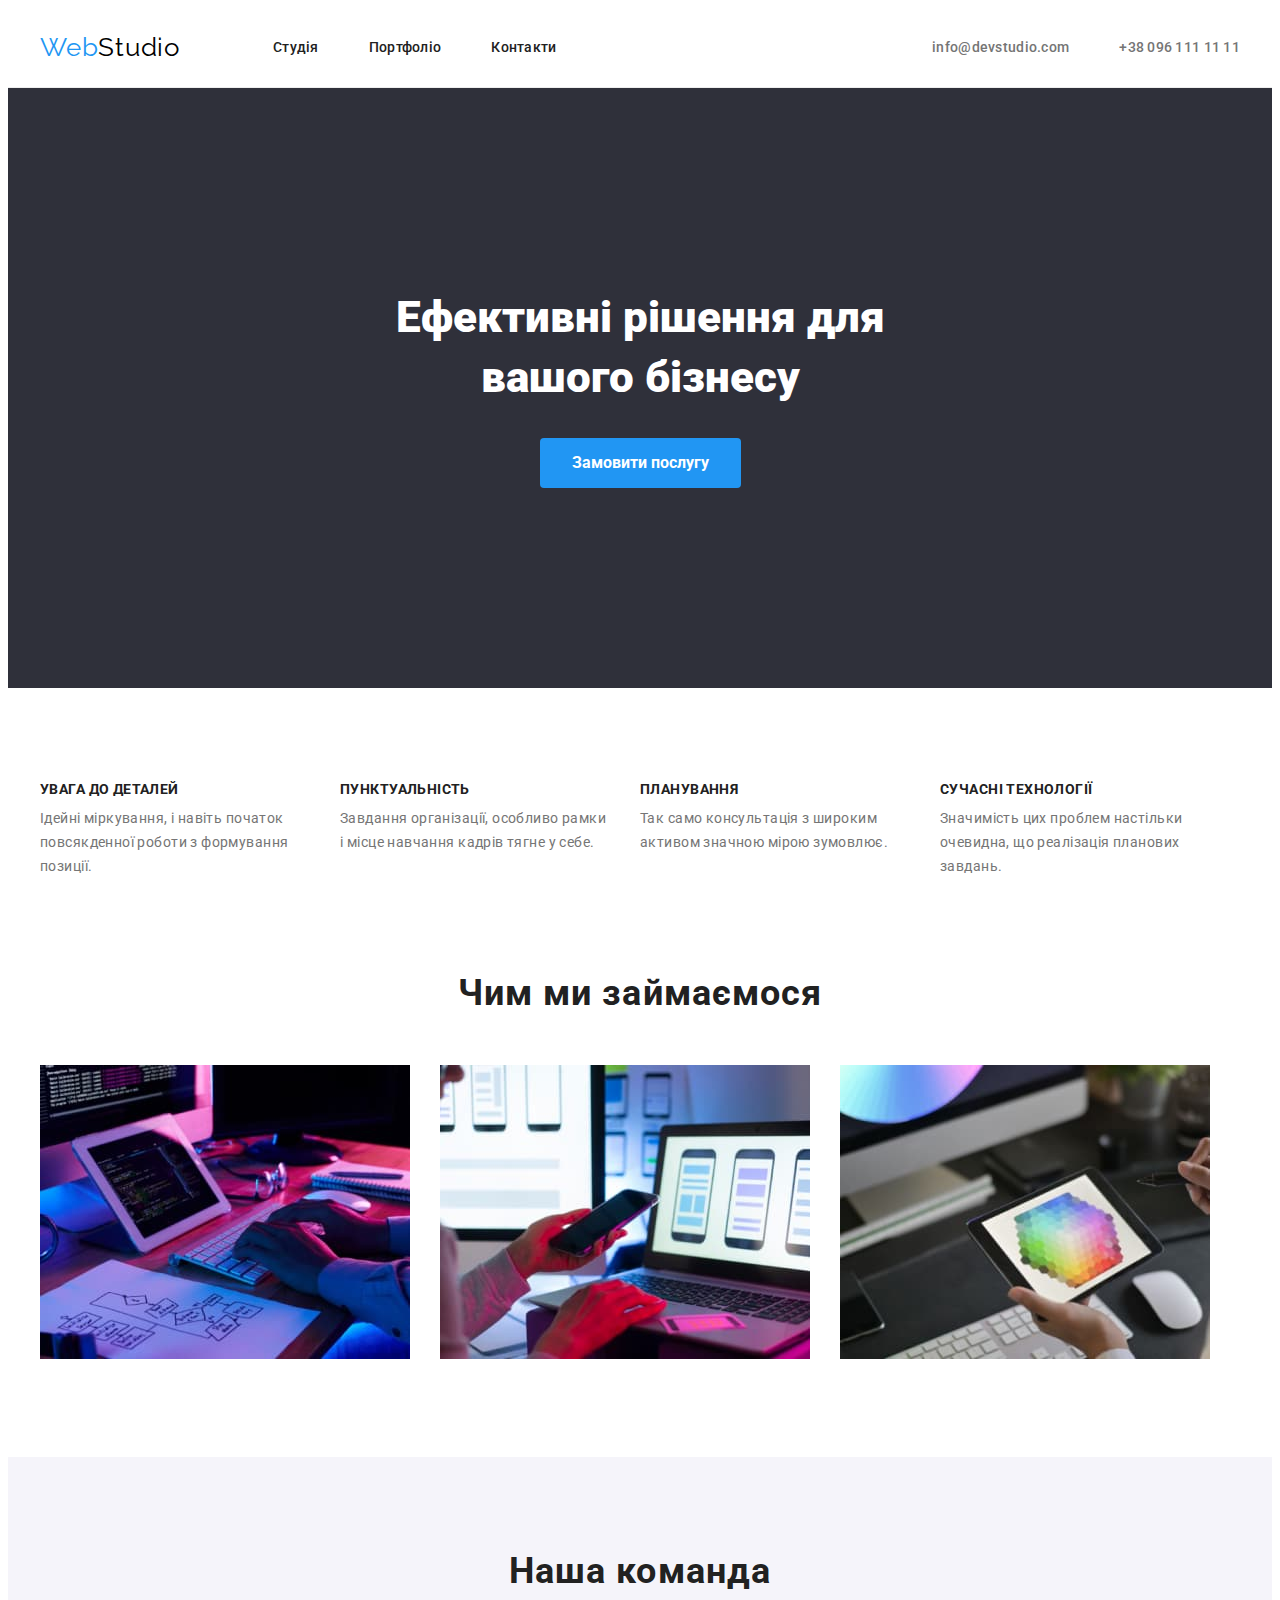
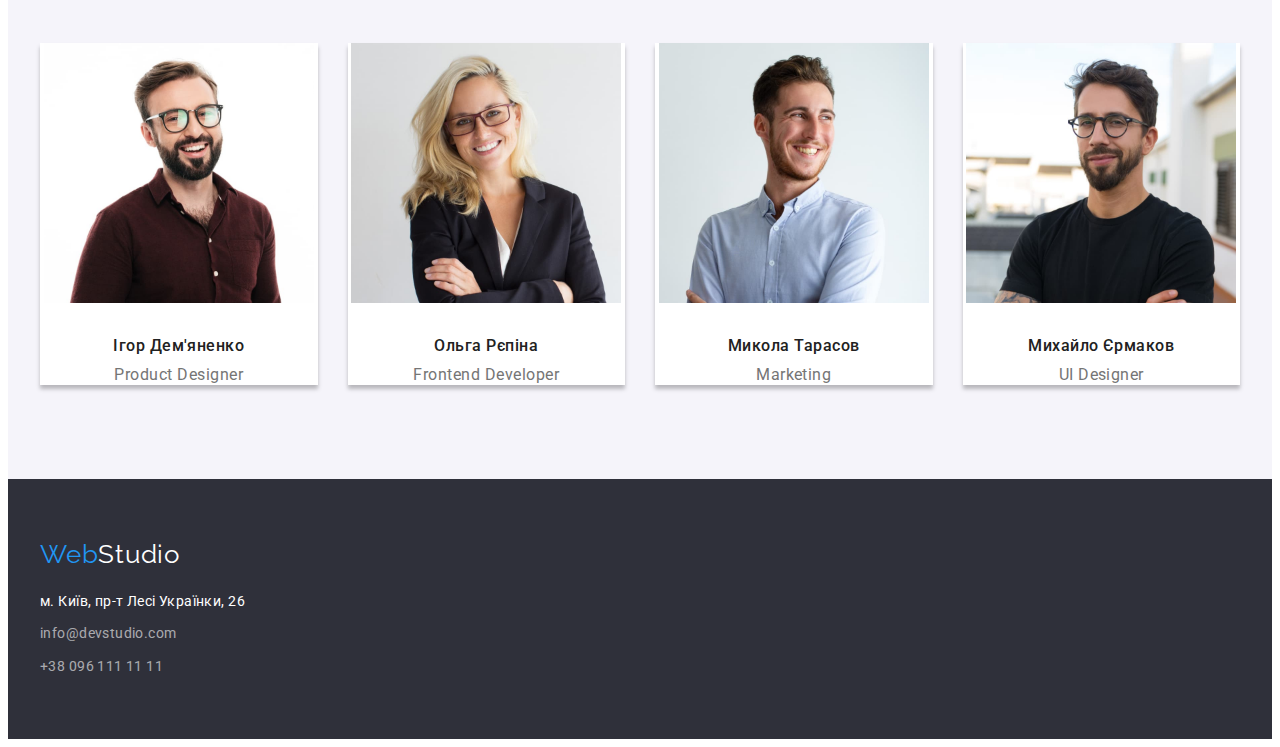
==== index.html @ 67c98dd5 "add repository" ====
<!DOCTYPE html>
<html lang="ua">
  <head>
    <meta charset="UTF-8" />
    <meta http-equiv="X-UA-Compatible" content="IE=edge" />
    <meta name="viewport" content="width=device-width, initial-scale=1.0" />
    <title>Студія</title>
    <link rel="preconnect" href="https://fonts.googleapis.com" />
    <link rel="preconnect" href="https://fonts.gstatic.com" crossorigin />
    <link
      href="https://fonts.googleapis.com/css2?family=Raleway:wght@700&family=Roboto:wght@400;500;700;900&display=swap"
      rel="stylesheet"
    />
    <link
      rel="stylesheet"
      href="https://cdnjs.cloudflare.com/ajax/libs/modern-normalize/1.1.0/modern-normalize.min.css"
      integrity="sha512-wpPYUAdjBVSE4KJnH1VR1HeZfpl1ub8YT/NKx4PuQ5NmX2tKuGu6U/JRp5y+Y8XG2tV+wKQpNHVUX03MfMFn9Q=="
      crossorigin="anonymous"
      referrerpolicy="no-referrer"
    />
    <link rel="stylesheet" href="./css/styles.css" />
  </head>
  <body class="body">
    <header class="header">
      <div class="container">
        <a href="" class="header-logo"
          ><span class="front-logo">Web</span>Studio</a
        >
        <nav class="header-nav">
          <ul class="header-list list">
            <li class="header-list-item">
              <a class="header-list-link link active-link" href="./index.html"
                >Студія</a
              >
            </li>
            <li class="header-list-item">
              <a
                class="header-list-link link active-link"
                href="./portfolio.html"
                >Портфоліо</a
              >
            </li>
            <li class="header-list-item">
              <a class="header-list-link link active-link" href="#">Контакти</a>
            </li>
          </ul>
        </nav>
        <div class="header-contacts">
          <ul class="header-list list">
            <li class="header-list-item">
              <a
                class="header-link link active-link"
                href="mailto:info@devstudio.com"
                >info@devstudio.com</a
              >
            </li>
            <li class="header-list-item">
              <a class="header-link link active-link" href="tel:+380961111111"
                >+38 096 111 11 11</a
              >
            </li>
          </ul>
        </div>
      </div>
    </header>
    <main>
      <!--Особливості-->
      <section class="hero">
        <div class="container">
          <h1 class="hero-title">Ефективні рішення для вашого бізнесу</h1>
          <button class="hero-button button" type="button">
            Замовити послугу
          </button>
        </div>
      </section>

      <!--Наші переваги-->
      <section class="benefits section">
        <div class="container">
          <!--<h2>Наші переваги</h2>-->
          <ul class="benefits-list list">
            <li>
              <h3 class="benefits-title">УВАГА ДО ДЕТАЛЕЙ</h3>
              <p class="benefits-text">
                Ідейні міркування, і навіть початок повсякденної роботи з
                формування позиції.
              </p>
            </li>
            <li>
              <h3 class="benefits-title">ПУНКТУАЛЬНІСТЬ</h3>
              <p class="benefits-text">
                Завдання організації, особливо рамки і місце навчання кадрів
                тягне у себе.
              </p>
            </li>
            <li>
              <h3 class="benefits-title">ПЛАНУВАННЯ</h3>
              <p class="benefits-text">
                Так само консультація з широким активом значною мірою зумовлює.
              </p>
            </li>
            <li>
              <h3 class="benefits-title">СУЧАСНІ ТЕХНОЛОГІЇ</h3>
              <p class="benefits-text">
                Значимість цих проблем настільки очевидна, що реалізація
                планових завдань.
              </p>
            </li>
          </ul>
        </div>
      </section>
      <!--Чим займаємось-->
      <section class="profile section">
        <div class="container">
          <h2 class="profile-title">Чим ми займаємося</h2>
          <ul class="profile-list list">
            <li>
              <img src="./images/box1.jpg" alt="робота з кодом" width="370" />
            </li>
            <li>
              <img src="./images/box2.jpg" alt="оптимізація" width="370" />
            </li>
            <li><img src="./images/box3.jpg" alt="дизайн" width="370" /></li>
          </ul>
        </div>
      </section>
      <!--Команда-->
      <section class="team section">
        <div class="container">
          <h2 class="team-title">Наша команда</h2>
          <ul class="team-list list">
            <li class="team-item">
              <img
                src="./images/team1.jpg"
                alt="фото співробітника"
                width="270"
              />
              <h3 class="team-name">Ігор Дем'яненко</h3>
              <p class="team-profession">Product Designer</p>
            </li>
            <li class="team-item">
              <img
                src="./images/team2.jpg"
                alt="фото співробітника"
                width="270"
              />
              <h3 class="team-name">Ольга Рєпіна</h3>
              <p class="team-profession">Frontend Developer</p>
            </li>
            <li class="team-item">
              <img
                src="./images/team3.jpg"
                alt="фото співробітника"
                width="270"
              />
              <h3 class="team-name">Микола Тарасов</h3>
              <p class="team-profession">Marketing</p>
            </li>
            <li class="team-item">
              <img
                src="./images/team4.jpg"
                alt="фото співробітника"
                width="270"
              />
              <h3 class="team-name">Михайло Єрмаков</h3>
              <p class="team-profession">UI Designer</p>
            </li>
          </ul>
        </div>
      </section>
    </main>
    <footer class="footer">
      <div class="container">
        <a href="" class="footer-logo"
          ><span class="front-logo">Web</span>Studio</a
        >
        <address class="address">
          <ul class="footer-list list">
            <li class="address-item">
              <a
                class="address-map-link link active-link"
                href="https://goo.gl/maps/F1iqAHA5WDpbXQDT6"
                target="_blank"
                rel="noopener noreferrer nofollow"
                >м. Київ, пр-т Лесі Українки, 26</a
              >
            </li>
            <li class="address-item">
              <a
                class="address-mail-link link active-link"
                href="mailto:info@devstudio.com"
                >info@devstudio.com</a
              >
            </li>
            <li class="address-item">
              <a
                class="address-tel-link link active-link"
                href="tel:+380961111111"
                >+38 096 111 11 11</a
              >
            </li>
          </ul>
        </address>
      </div>
    </footer>
  </body>
</html>
---- css/styles.css ----
:root {
  --main-color: #212121;
  --link-color: #757575;
  --active-color: #2196f3;
  --background-footer-color: #2f303a;
  --white-color: #ffffff;
  --header-logo-color: #000000;
  --background-hero-color: #2f303a;
  --filters-button-background-color: #f5f4fa;
  --border-color: #eeeeee;
  --team-background-color: #f5f4fa;
}
h1,
h2,
h3,
p {
  margin: 0;
}
.main {
  background: var(--white-color);
}
.body {
  font-family: "Roboto", sans-serif;
}
.container {
  max-width: 1200px;
  margin: 0 auto;
  padding: 0 15px;
}
.section {
  padding: 94px 0;
}
.link {
  text-decoration: none;
}
.list {
  list-style: none;
  margin: 0;
  padding-left: 0;
}

.header .container {
  display: flex;
  align-items: center;
}
.header {
  border-bottom: 1px solid var(--border-color);
}
.header-logo {
  margin-right: 93px;
  font-family: "Raleway";
  font-size: 26px;
  line-height: 31px;
  letter-spacing: 0.03em;
  color: var(--header-logo-color);
  text-decoration: none;
}
.front-logo {
  color: var(--active-color);
}
.header-list {
  display: flex;
}
.header-list-item:not(:first-child) {
  margin-left: 50px;
}
.header-contacts {
  margin-left: auto;
}
.header-list-item {
  font-weight: 500;
  font-size: 14px;
  line-height: 1.14;
  letter-spacing: 0.02em;
}
.header-list-link {
  color: var(--main-color);
  padding: 32px 0 31px;
  display: block;
}

.header-link {
  display: block;
  padding: 32px 0 31px;
  color: var(--link-color);
}
.active-link:hover,
.active-link:focus {
  color: var(--active-color);
}

.hero {
  padding-top: 200px;
  padding-bottom: 200px;
  background: var(--background-hero-color);
  text-align: center;
}

.hero-title {
  margin: 0 auto 30px;
  width: 645px;
  font-weight: 900;
  font-size: 44px;
  line-height: 1.36;
  color: var(--white-color);
}
.button {
  font-family: "Roboto";
  cursor: pointer;
  border-radius: 4px;
}
.hero-button {
  padding: 10px 32px;
  font-weight: 700;
  font-size: 16px;
  line-height: 1.87;
  color: var(--white-color);
  background-color: var(--active-color);
  border: none;
}

/* Наші переваги */

.benefits {
  padding-top: 94px;
}
.benefits-title {
  margin-bottom: 10px;
  font-size: 14px;
  line-height: 1.14;
  letter-spacing: 0.03em;
  text-transform: uppercase;
  color: var(--main-color);
}
.benefits-list {
  display: flex;
}
.benefits-list li:not(:first-child) {
  margin-left: 30px;
}
.benefits-list li {
  width: 270px;
}
.benefits-text {
  font-size: 14px;
  line-height: 1.71;
  letter-spacing: 0.03em;
  color: var(--link-color);
}

/* Чим займаємось */
.profile {
  padding-top: 0;
}
.profile-title {
  margin-bottom: 50px;
  text-align: center;
  font-size: 36px;
  line-height: 1.16;
  letter-spacing: 0.03em;
  color: var(--main-color);
}
.profile-list {
  display: flex;
}
.profile-list li:not(:first-child) {
  margin-left: 30px;
}

/* Команда */

.team {
  background: var(--team-background-color);
}

.team-item {
  background-color: var(--white-color);
  box-shadow: 0px 4px 4px rgba(0, 0, 0, 0.25);
}
.team-title {
  text-align: center;
  margin-bottom: 50px;
  font-size: 36px;
  line-height: 1.16;
  letter-spacing: 0.03em;
  color: var(--main-color);
}
.team-list {
  display: flex;
  margin-right: -30px;
}
.team-list li {
  flex-basis: calc((100% - 30px) / 4);
  margin-right: 30px;
  text-align: center;
}
.team-name {
  margin-top: 30px;
  margin-bottom: 10px;
  font-weight: 500;
  font-size: 16px;
  line-height: 1.18;
  letter-spacing: 0.03em;
  color: var(--main-color);
}
.team-profession {
  font-size: 16px;
  line-height: 1.18;
  letter-spacing: 0.03em;
  color: var(--link-color);
}

/* Футер */
.footer {
  padding: 60px 0;
  background: var(--background-footer-color);
}
.footer-logo {
  margin-bottom: 20px;
  display: inline-block;
  font-family: "Raleway";
  font-size: 26px;
  line-height: 31px;
  letter-spacing: 0.03em;
  color: var(--white-color);
  text-decoration: none;
}
.address-item {
  font-style: normal;
  font-size: 14px;
  line-height: 1.71;
  letter-spacing: 0.03em;
  color: rgba(255, 255, 255, 0.6);
}
.address-map-link {
  display: inline-block;
  margin-bottom: 9px;
  color: var(--white-color);
}
.address-mail-link {
  display: inline-block;
  margin-bottom: 9px;
  color: inherit;
}
.address-tel-link {
  display: inline-block;
  color: inherit;
}
/* Сторінка Портфоліо */

.visually-hidden {
  display: none;
}

.filters-list {
  display: flex;
  justify-content: center;
  margin-bottom: 50px;
}

.filters-list-item:not(:first-child) {
  margin-left: 8px;
}
.filters-button {
  padding: 6px 22px;
  font-weight: 500;
  font-size: 16px;
  line-height: 1.62;
  text-align: center;
  letter-spacing: 0.03em;
  color: var(--main-color);
  background-color: var(--filters-button-background-color);
  border-width: 0px;
}
.filters-button:hover,
.filters-button:focus {
  color: var(--white-color);
  background-color: var(--active-color);
}
.projects-list {
  display: flex;
  flex-wrap: wrap;
  margin-right: -30px;
}
.projects-img {
  display: block;
}
.projects {
  padding: 20px 24px;
  border: 1px solid var(--border-color);
}
.projects-list li {
  flex-basis: calc((100% - 30px) / 4);
  margin-right: 30px;
  margin-top: 30px;
}
.projects-list li:nth-child(-n + 3) {
  margin-top: 0px;
}
.projects-list-title {
  margin-bottom: 4px;
  font-size: 18px;
  line-height: 2;
  letter-spacing: 0.06em;
  color: var(--main-color);
}
.projects-list-text {
  font-size: 16px;
  line-height: 1.87;
  letter-spacing: 0.03em;
  color: var(--link-color);
}
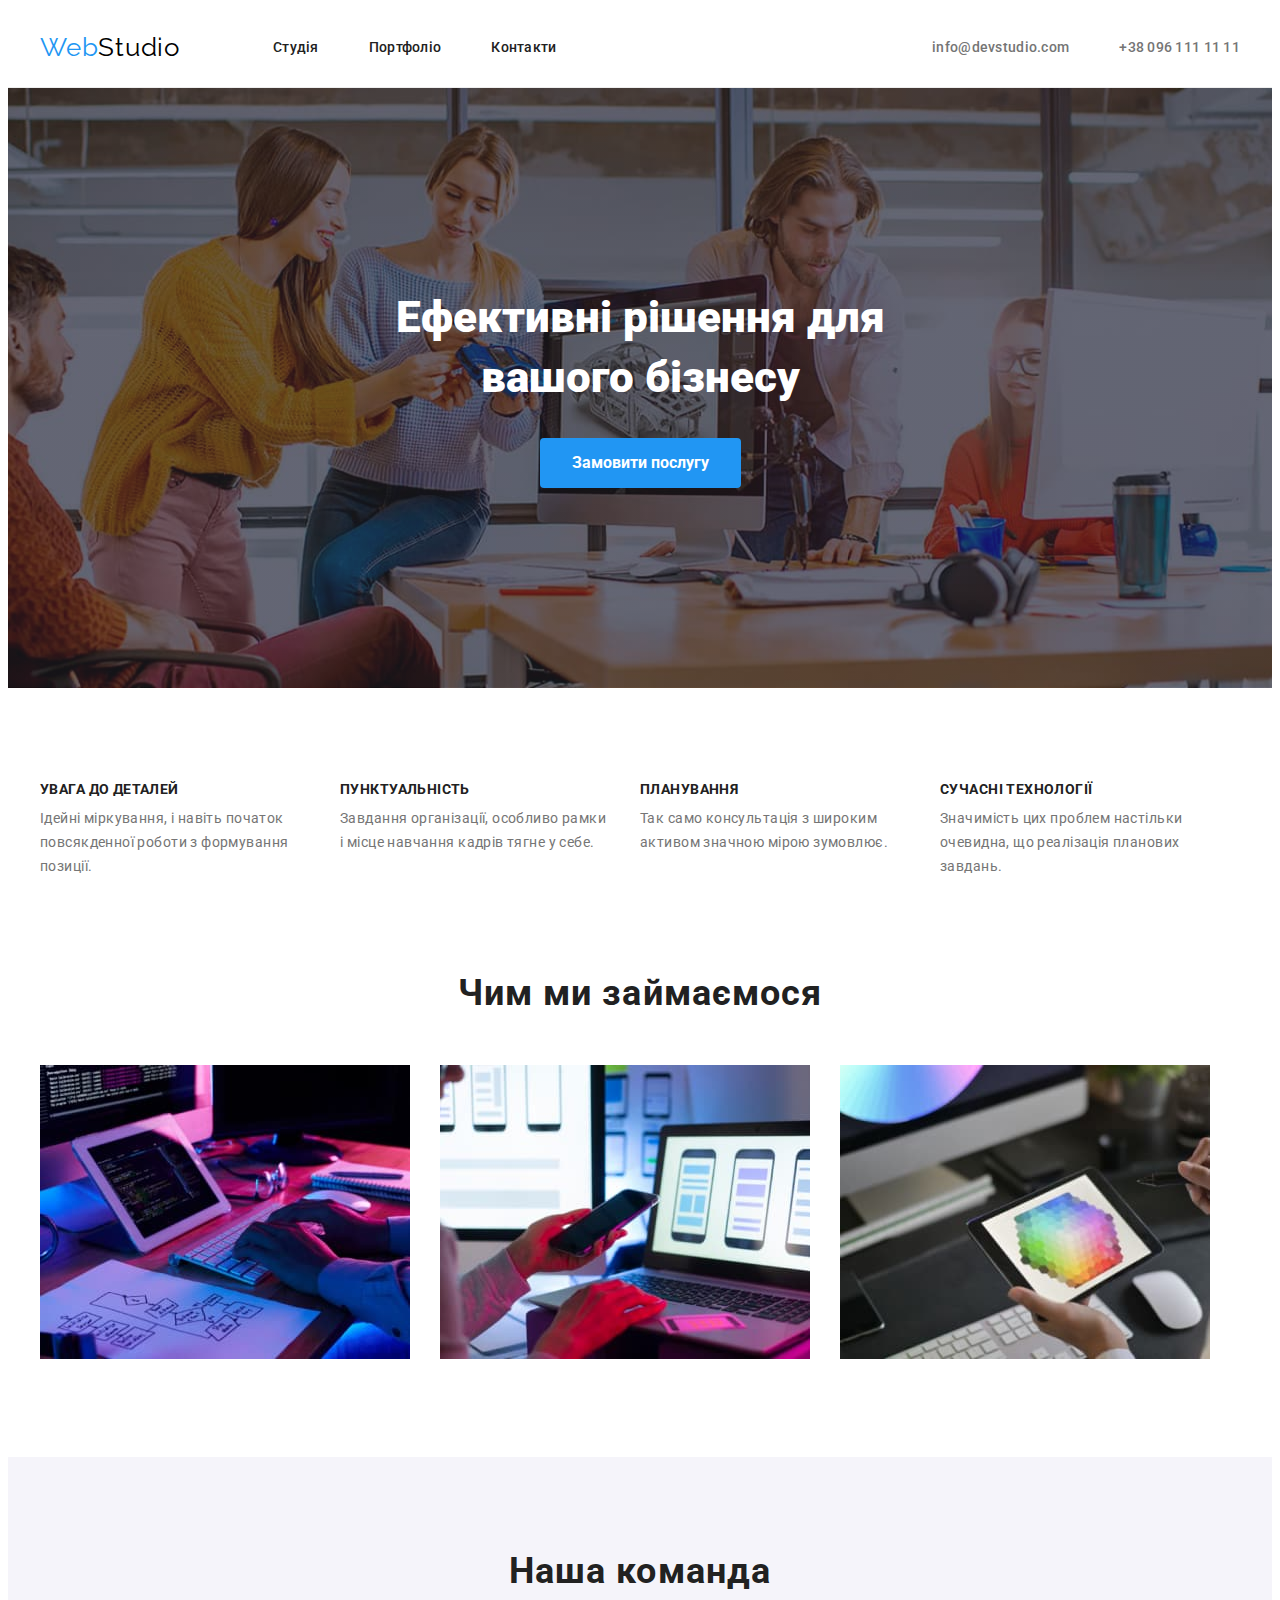
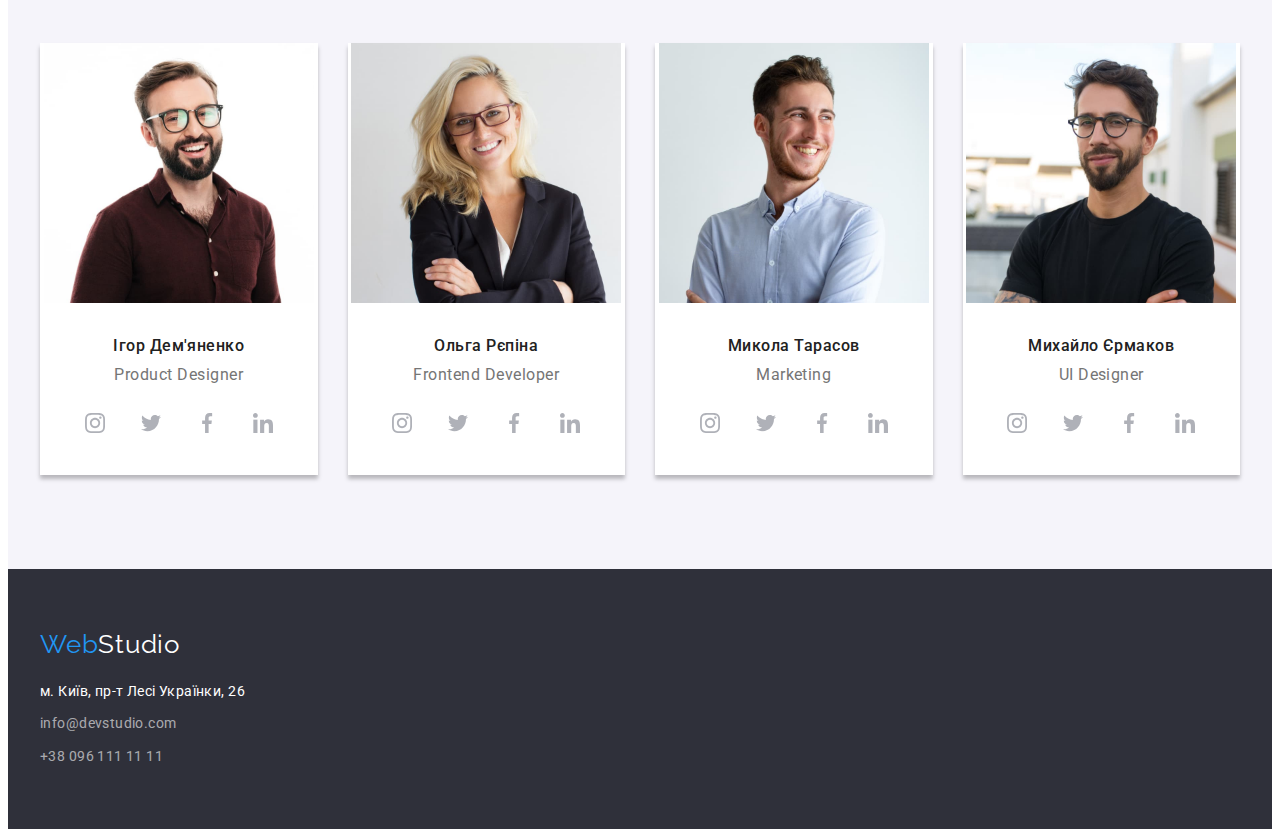
==== commit 50bc5b6a: "add" ====
--- a/index.html
+++ b/index.html
@@ -135,8 +135,37 @@
                 alt="фото співробітника"
                 width="270"
               />
-              <h3 class="team-name">Ігор Дем'яненко</h3>
-              <p class="team-profession">Product Designer</p>
+              <div class="team-text">
+                <h3 class="team-name">Ігор Дем'яненко</h3>
+                <p class="team-profession">Product Designer</p>
+                <ul class="cocial-icons list">
+                  <li class="cocial-item">
+                    <a href="" class="cocial-link link">
+                      <svg class="cocial-icon" width="20" height="20"  >
+                        <use href="./images/icons.svg#icon-instagram"></use>
+                      </svg>
+                    </a>
+                  </li>
+                  <li class="cocial-item">
+                    <a href="" class="cocial-link link"><svg class="cocial-icon" width="20" height="20"  >
+                      <use href="./images/icons.svg#icon-twitter"></use>
+                    </svg>
+                  </a>
+                  </li>
+                  <li class="cocial-item">
+                    <a href="" class="cocial-link link"><svg class="cocial-icon" width="20" height="20"  >
+                      <use href="./images/icons.svg#icon-facebook"></use>
+                    </svg>
+                  </a>
+                  </li>
+                  <li class="cocial-item">
+                    <a href="" class="cocial-link link"><svg class="cocial-icon" width="20" height="20"  >
+                      <use href="./images/icons.svg#icon-linkedin"></use>
+                    </svg>
+                    </a>
+                  </li>
+                </ul>
+              </div>
             </li>
             <li class="team-item">
               <img
@@ -144,8 +173,37 @@
                 alt="фото співробітника"
                 width="270"
               />
-              <h3 class="team-name">Ольга Рєпіна</h3>
-              <p class="team-profession">Frontend Developer</p>
+              <div class="team-text">
+                <h3 class="team-name">Ольга Рєпіна</h3>
+                <p class="team-profession">Frontend Developer</p>
+                <ul class="cocial-icons list">
+                  <li class="cocial-item">
+                    <a href="" class="cocial-link link">
+                      <svg class="cocial-icon" width="20" height="20"  >
+                        <use href="./images/icons.svg#icon-instagram"></use>
+                      </svg>
+                    </a>
+                  </li>
+                  <li class="cocial-item">
+                    <a href="" class="cocial-link link"><svg class="cocial-icon" width="20" height="20"  >
+                      <use href="./images/icons.svg#icon-twitter"></use>
+                    </svg>
+                  </a>
+                  </li>
+                  <li class="cocial-item">
+                    <a href="" class="cocial-link link"><svg class="cocial-icon" width="20" height="20"  >
+                      <use href="./images/icons.svg#icon-facebook"></use>
+                    </svg>
+                  </a>
+                  </li>
+                  <li class="cocial-item">
+                    <a href="" class="cocial-link link"><svg class="cocial-icon" width="20" height="20"  >
+                      <use href="./images/icons.svg#icon-linkedin"></use>
+                    </svg>
+                    </a>
+                  </li>
+                </ul>
+              </div>
             </li>
             <li class="team-item">
               <img
@@ -153,8 +211,37 @@
                 alt="фото співробітника"
                 width="270"
               />
-              <h3 class="team-name">Микола Тарасов</h3>
-              <p class="team-profession">Marketing</p>
+              <div class="team-text">
+                <h3 class="team-name">Микола Тарасов</h3>
+                <p class="team-profession">Marketing</p>
+                <ul class="cocial-icons list">
+                  <li class="cocial-item">
+                    <a href="" class="cocial-link link">
+                      <svg class="cocial-icon" width="20" height="20"  >
+                        <use href="./images/icons.svg#icon-instagram"></use>
+                      </svg>
+                    </a>
+                  </li>
+                  <li class="cocial-item">
+                    <a href="" class="cocial-link link"><svg class="cocial-icon" width="20" height="20"  >
+                      <use href="./images/icons.svg#icon-twitter"></use>
+                    </svg>
+                  </a>
+                  </li>
+                  <li class="cocial-item">
+                    <a href="" class="cocial-link link"><svg class="cocial-icon" width="20" height="20"  >
+                      <use href="./images/icons.svg#icon-facebook"></use>
+                    </svg>
+                  </a>
+                  </li>
+                  <li class="cocial-item">
+                    <a href="" class="cocial-link link"><svg class="cocial-icon" width="20" height="20"  >
+                      <use href="./images/icons.svg#icon-linkedin"></use>
+                    </svg>
+                    </a>
+                  </li>
+                </ul>
+              </div>
             </li>
             <li class="team-item">
               <img
@@ -162,8 +249,37 @@
                 alt="фото співробітника"
                 width="270"
               />
-              <h3 class="team-name">Михайло Єрмаков</h3>
-              <p class="team-profession">UI Designer</p>
+              <div class="team-text">
+                <h3 class="team-name">Михайло Єрмаков</h3>
+                <p class="team-profession">UI Designer</p>
+                <ul class="cocial-icons list">
+                  <li class="cocial-item">
+                    <a href="" class="cocial-link link">
+                      <svg class="cocial-icon" width="20" height="20"  >
+                        <use href="./images/icons.svg#icon-instagram"></use>
+                      </svg>
+                    </a>
+                  </li>
+                  <li class="cocial-item">
+                    <a href="" class="cocial-link link"><svg class="cocial-icon" width="20" height="20"  >
+                      <use href="./images/icons.svg#icon-twitter"></use>
+                    </svg>
+                  </a>
+                  </li>
+                  <li class="cocial-item">
+                    <a href="" class="cocial-link link"><svg class="cocial-icon" width="20" height="20"  >
+                      <use href="./images/icons.svg#icon-facebook"></use>
+                    </svg>
+                  </a>
+                  </li>
+                  <li class="cocial-item">
+                    <a href="" class="cocial-link link"><svg class="cocial-icon" width="20" height="20"  >
+                      <use href="./images/icons.svg#icon-linkedin"></use>
+                    </svg>
+                    </a>
+                  </li>
+                </ul>
+              </div>
             </li>
           </ul>
         </div>
--- a/css/styles.css
+++ b/css/styles.css
@@ -94,6 +94,13 @@
   padding-bottom: 200px;
   background: var(--background-hero-color);
   text-align: center;
+  background-image: linear-gradient(
+      rgba(47, 48, 58, 0.4),
+      rgba(47, 48, 58, 0.4)
+    ),
+    url(../images/bg-hero.jpg);
+  background-repeat: no-repeat;
+  background-position: center;
 }
 
 .hero-title {
@@ -195,7 +202,6 @@
   text-align: center;
 }
 .team-name {
-  margin-top: 30px;
   margin-bottom: 10px;
   font-weight: 500;
   font-size: 16px;
@@ -209,7 +215,36 @@
   letter-spacing: 0.03em;
   color: var(--link-color);
 }
-
+.team-text {
+  padding: 30px 32px;
+}
+.team-item .cocial-icons {
+  display: flex;
+  margin-top: 16px;
+}
+.team-item .cocial-item {
+  width: 44px;
+  height: 44px;
+  margin-right: 10px;
+  border-radius: 50%;
+}
+.team-item .cocial-item:last-child {
+  margin-right: 0;
+}
+.cocial-link {
+  width: 100%;
+  height: 100%;
+  display: flex;
+  align-items: center;
+  justify-content: center;
+  fill: #afb1b8;
+}
+.cocial-item:hover {
+  background-color: var(--active-color);
+}
+.cocial-link:hover {
+  fill: var(--white-color);
+}
 /* Футер */
 .footer {
   padding: 60px 0;
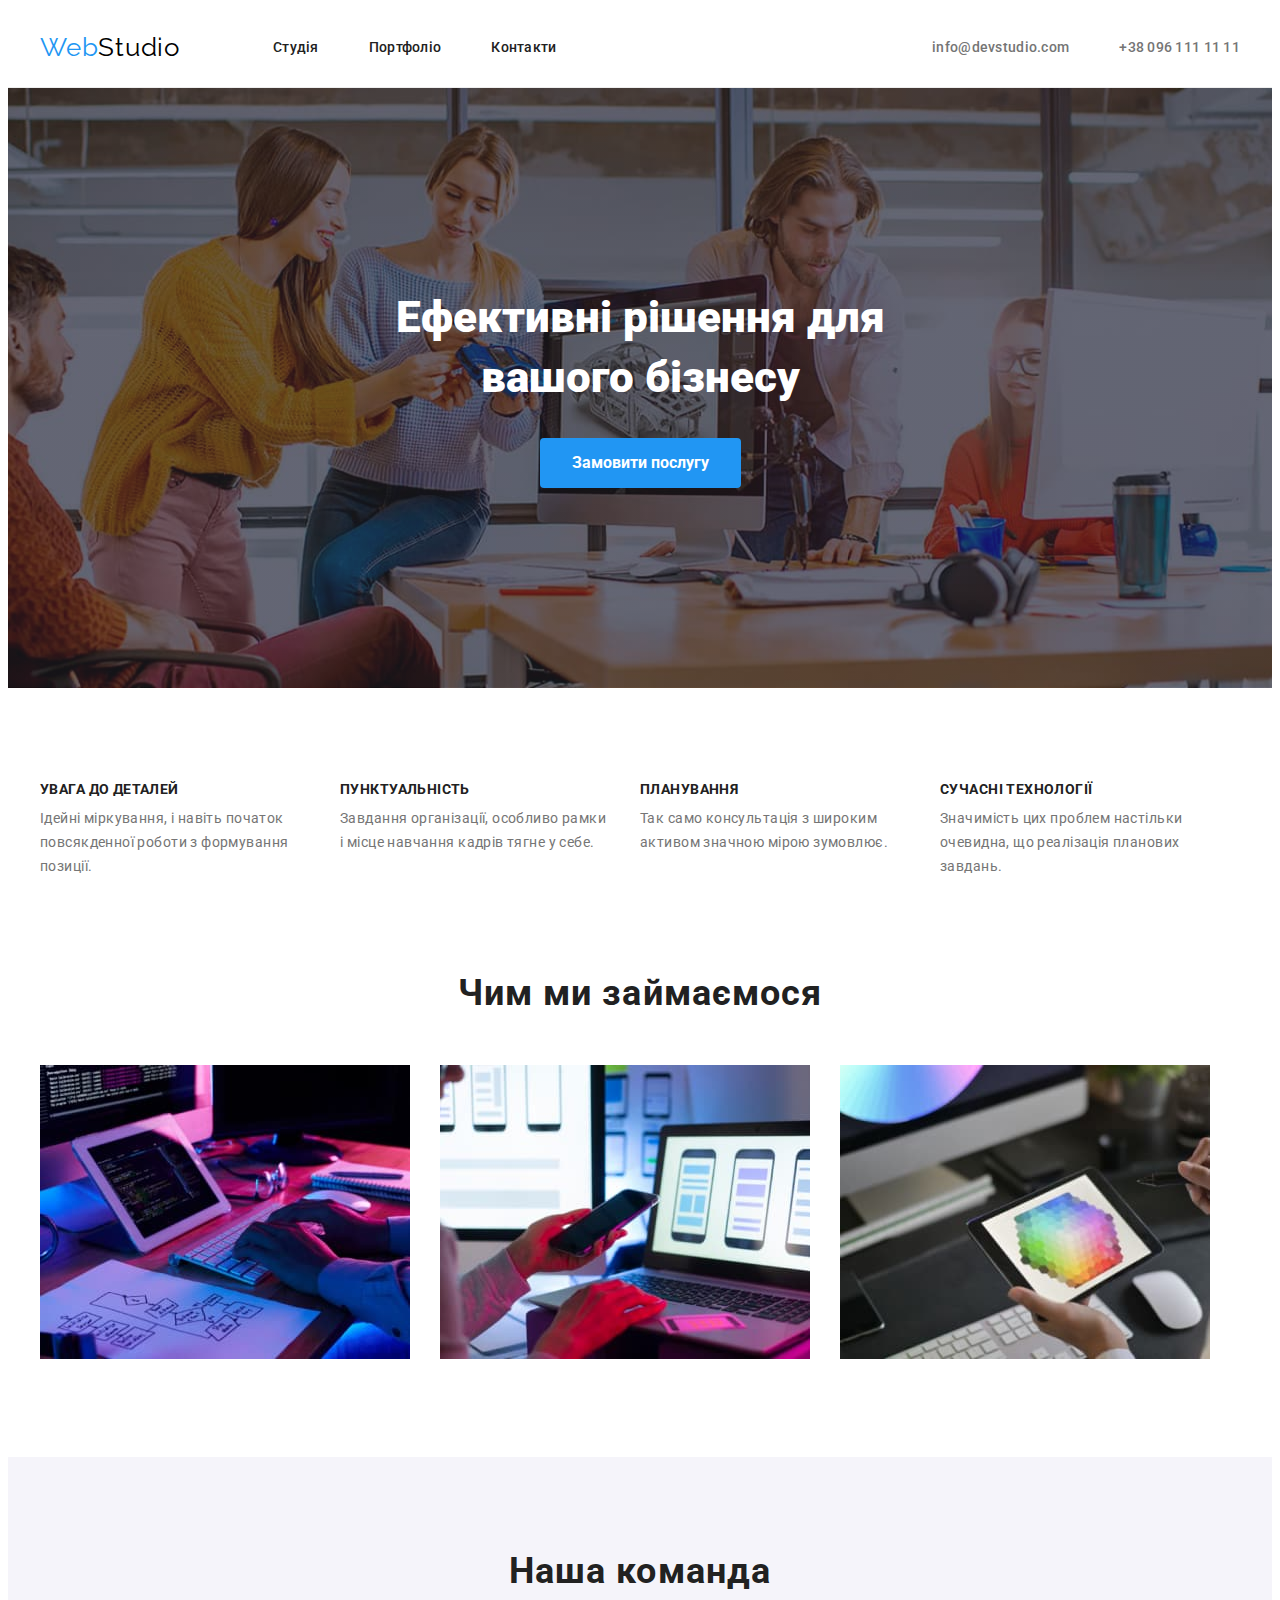
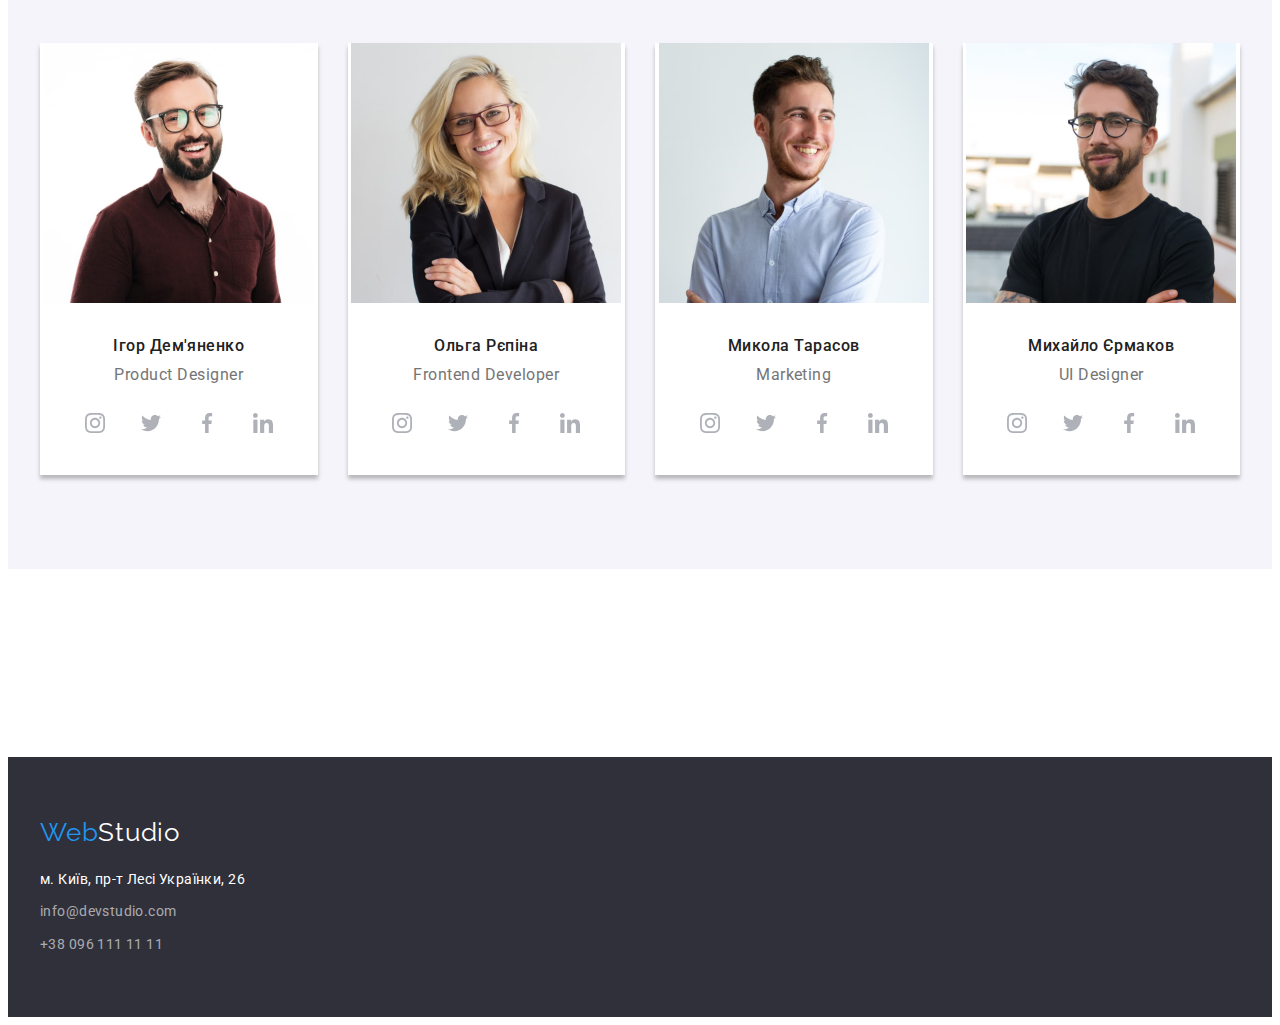
==== commit de60ccf0: "Update index.html" ====
--- a/index.html
+++ b/index.html
@@ -284,6 +284,10 @@
           </ul>
         </div>
       </section>
+      <!-- Постійні клієнти -->
+      <section class="customers section">
+        
+      </section>
     </main>
     <footer class="footer">
       <div class="container">
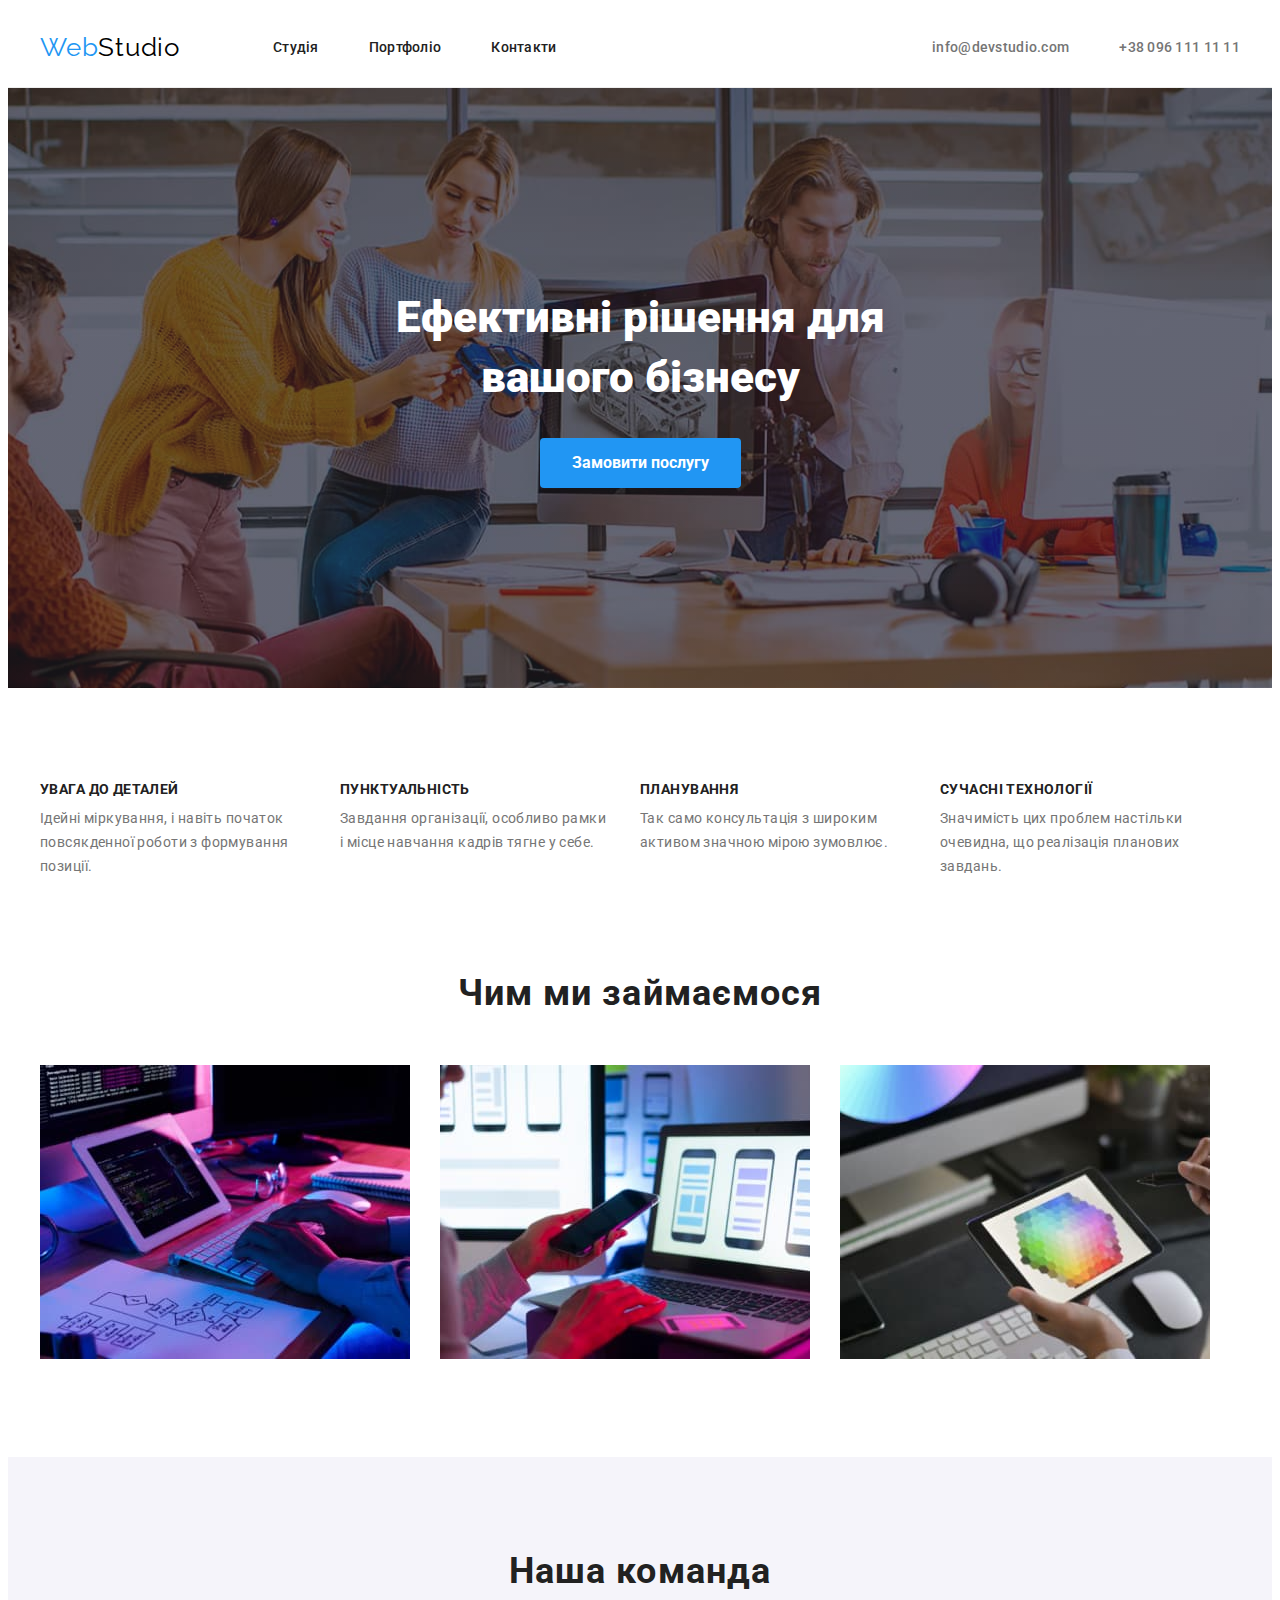
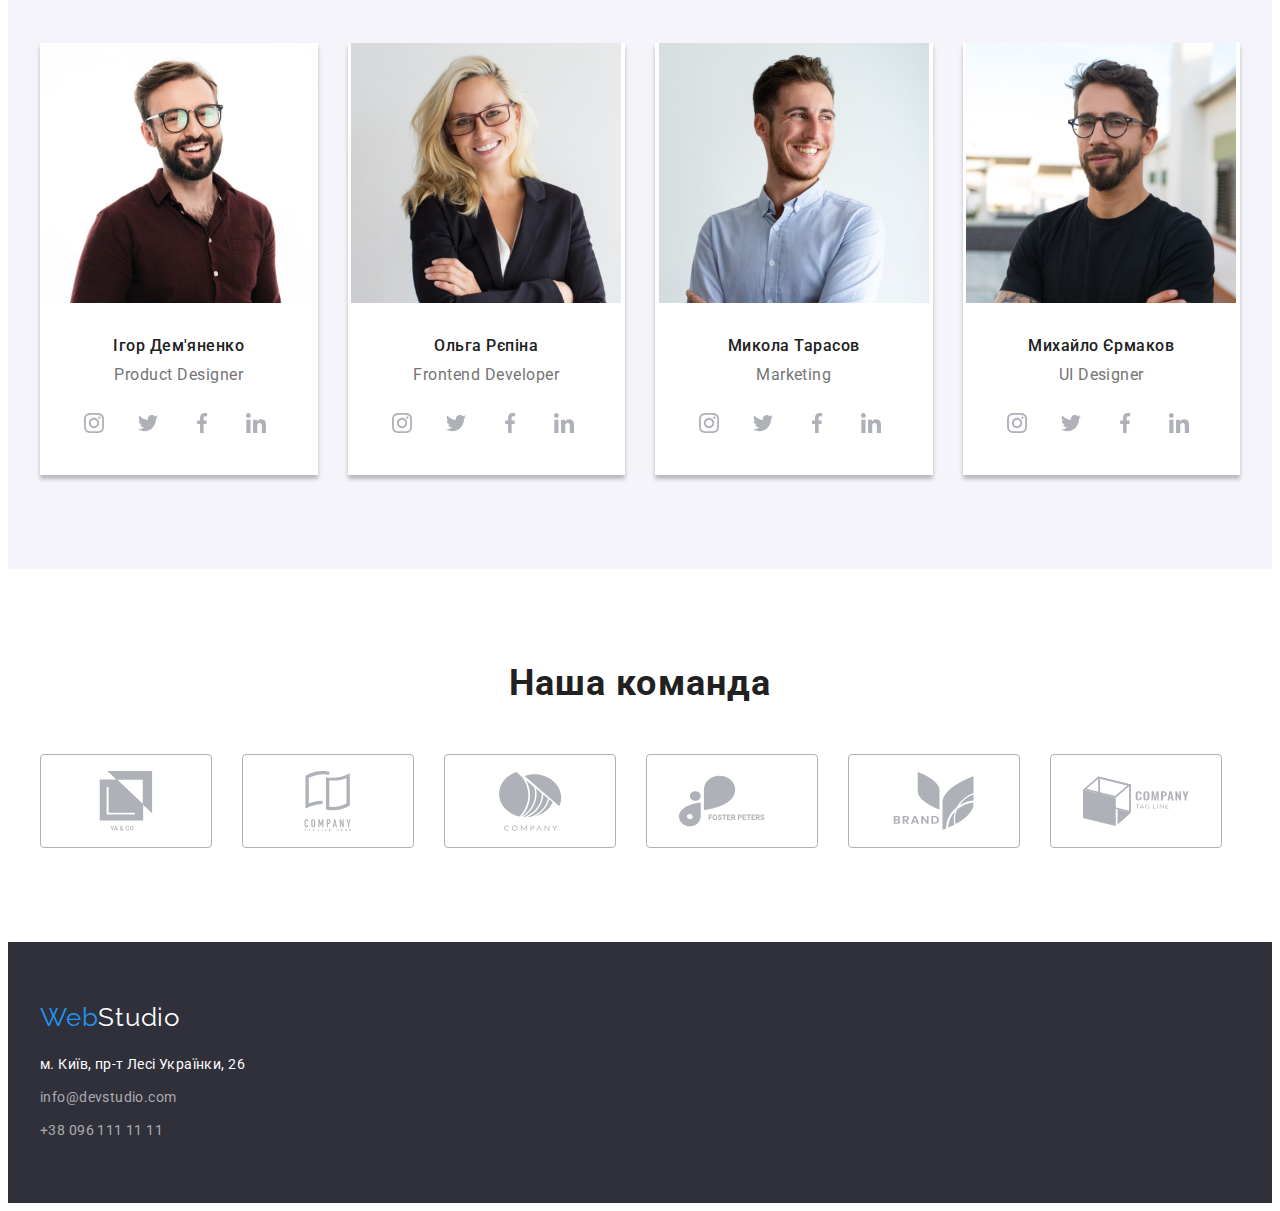
==== commit 63ba307a: "add" ====
--- a/index.html
+++ b/index.html
@@ -286,7 +286,20 @@
       </section>
       <!-- Постійні клієнти -->
       <section class="customers section">
-        
+        <div class="container">
+          <h2 class="customers-title">Наша команда</h2>
+          <ul class="customers-list list">
+            <li class="customers-item"><a href="" class="customers-link link"><svg class="customers-icon" width="106" height="60"><use href="./images/icons.svg#icon-yaco"></use></svg></a></li>
+            <li class="customers-item"><a href="" class="customers-link link"><svg class="customers-icon" width="106" height="60"><use href="./images/icons.svg#icon-tagline"></use></svg></a></li>
+            <li class="customers-item"><a href="" class="customers-link link"><svg class="customers-icon" width="106" height="60"><use href="./images/icons.svg#icon-company"></use></svg></a></li>
+            <li class="customers-item"><a href="" class="customers-link link"><svg class="customers-icon" width="106" height="60"><use href="./images/icons.svg#icon-foster"></use></svg></a></li>
+            <li class="customers-item"><a href="" class="customers-link link"><svg class="customers-icon" width="106" height="60"><use href="./images/icons.svg#icon-brand"></use></svg></a></li>
+            <li class="customers-item"><a href="" class="customers-link link"><svg class="customers-icon" width="106" height="60"><use href="./images/icons.svg#icon-tag-line"></use></svg></a></li>
+          </ul>
+
+
+
+        </div>
       </section>
     </main>
     <footer class="footer">
--- a/css/styles.css
+++ b/css/styles.css
@@ -196,7 +196,7 @@
   display: flex;
   margin-right: -30px;
 }
-.team-list li {
+.team-item {
   flex-basis: calc((100% - 30px) / 4);
   margin-right: 30px;
   text-align: center;
@@ -210,6 +210,7 @@
   color: var(--main-color);
 }
 .team-profession {
+  margin-bottom: 16px;
   font-size: 16px;
   line-height: 1.18;
   letter-spacing: 0.03em;
@@ -218,11 +219,11 @@
 .team-text {
   padding: 30px 32px;
 }
-.team-item .cocial-icons {
-  display: flex;
-  margin-top: 16px;
-}
-.team-item .cocial-item {
+.cocial-icons {
+  display: flex;
+  
+}
+.cocial-item {
   width: 44px;
   height: 44px;
   margin-right: 10px;
@@ -244,6 +245,37 @@
 }
 .cocial-link:hover {
   fill: var(--white-color);
+}
+    /* Постійні клієнти */
+
+.customers-title {
+  text-align: center;
+  margin-bottom: 50px;
+  font-size: 36px;
+  line-height: 1.16;
+  letter-spacing: 0.03em;
+  color: var(--main-color);
+}  
+.customers-item {
+  margin-right: 30px;
+}
+.customers-item:last-child {
+  margin-right: 0;
+}
+.customers-link {
+  display: flex;
+  fill: #afb1b8;
+  padding: 16px 32px;
+  border: 1px solid #AFB1B8;
+  border-radius: 4px;
+} 
+.customers-list {
+  display: flex;
+}
+
+.customers-link:hover{
+  border-color: var(--active-color);
+  fill: var(--active-color);
 }
 /* Футер */
 .footer {
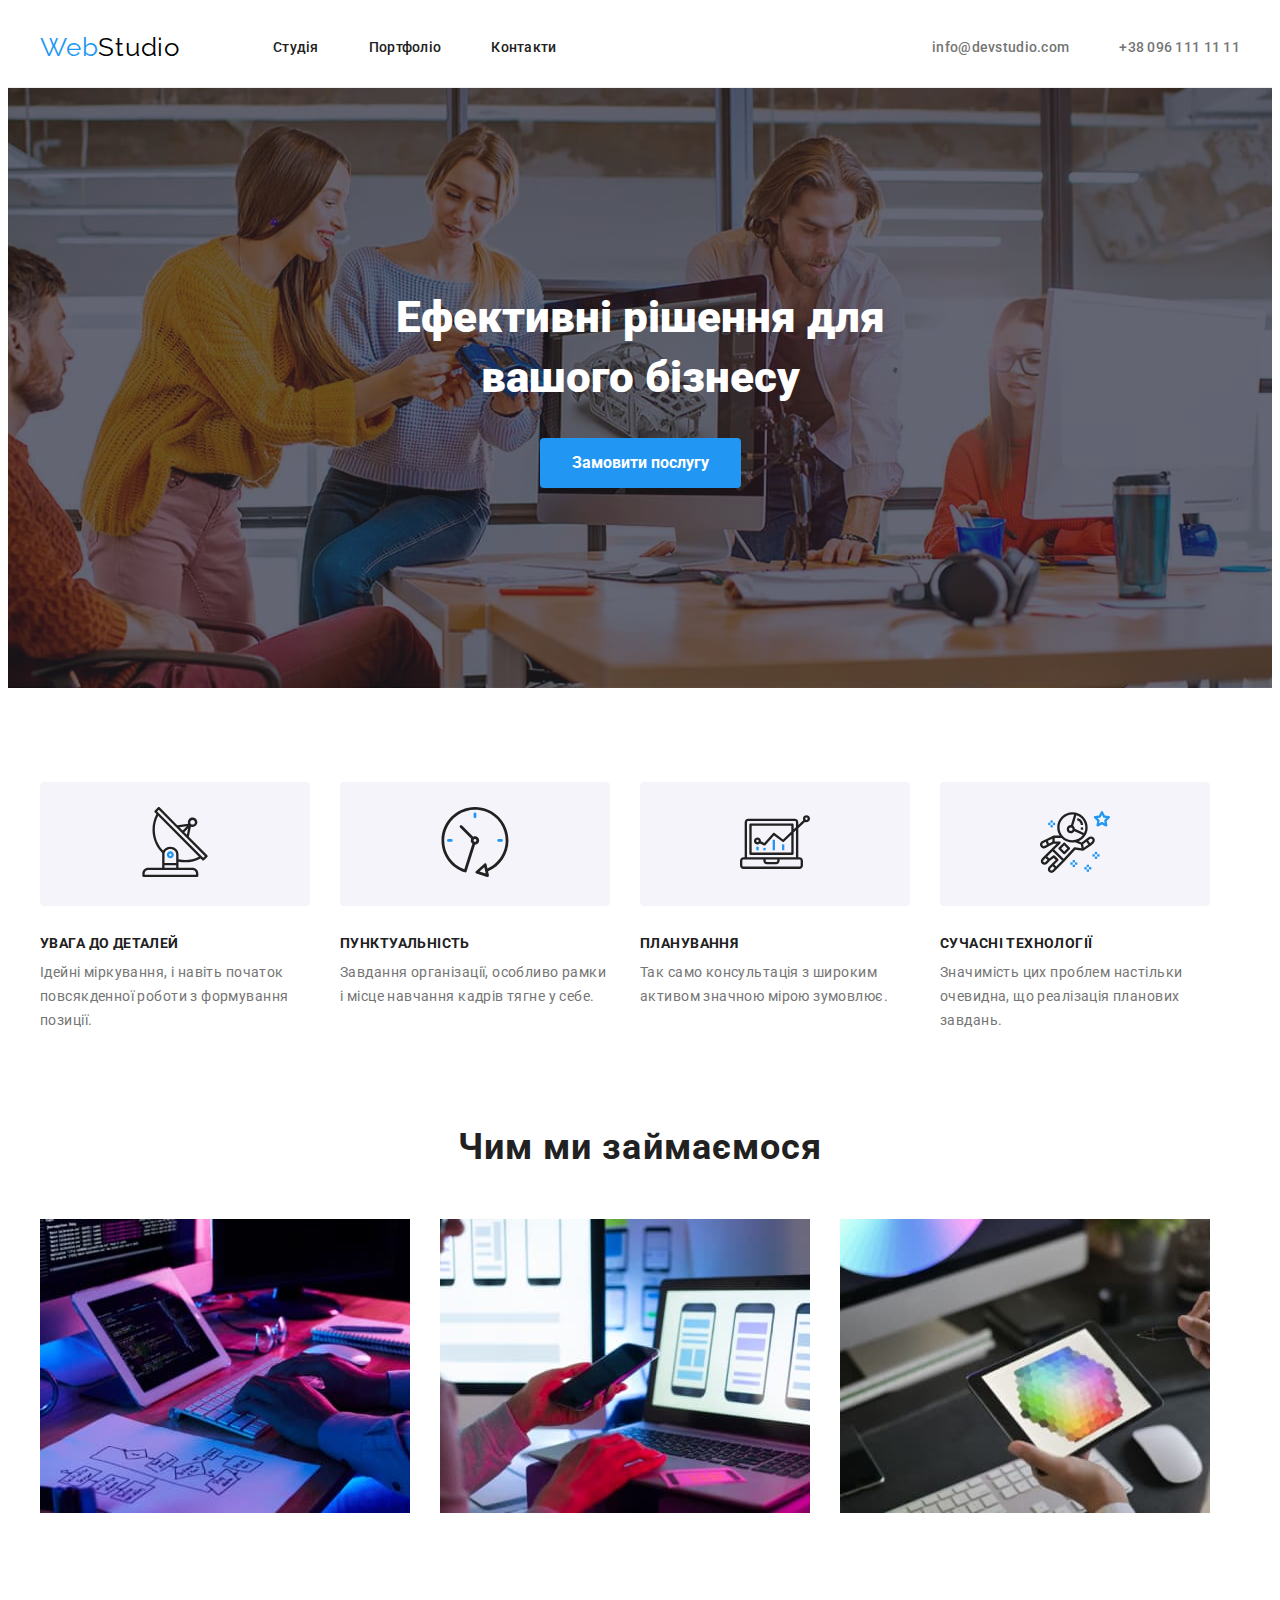
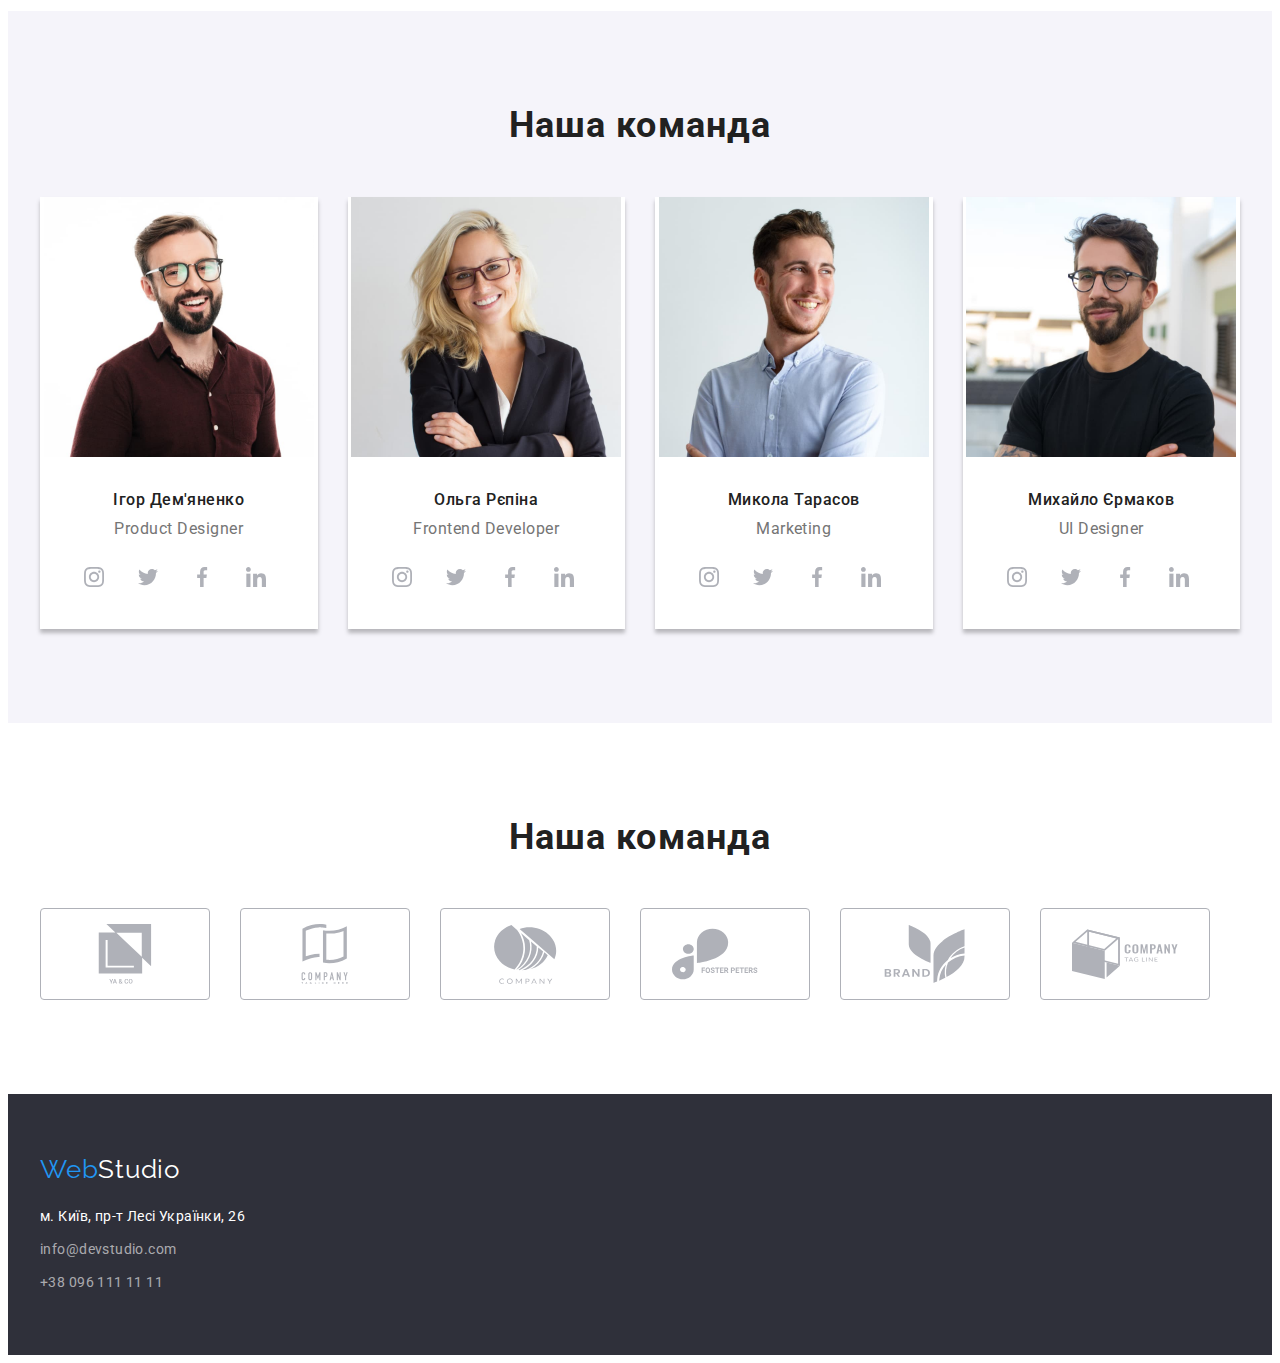
==== commit b98bd668: "add" ====
--- a/index.html
+++ b/index.html
@@ -78,6 +78,28 @@
       <section class="benefits section">
         <div class="container">
           <!--<h2>Наші переваги</h2>-->
+          <ul class="benefits-icon-list list">
+            <li class="benefits-icon-item">
+              <svg class="benefits-icon" width="70" height="70">
+                <use href="./images/icons.svg#icon-antenna"></use>
+              </svg>
+            </li>
+            <li class="benefits-icon-item">
+              <svg class="benefits-icon" width="70" height="70">
+                <use href="./images/icons.svg#icon-clock"></use>
+              </svg>
+            </li>
+            <li class="benefits-icon-item">
+              <svg class="benefits-icon" width="70" height="70">
+                <use href="./images/icons.svg#icon-diagram"></use>
+              </svg>
+            </li>
+            <li class="benefits-icon-item">
+              <svg class="benefits-icon" width="70" height="70">
+                <use href="./images/icons.svg#icon-astronaut"></use>
+              </svg>
+            </li>
+          </ul>
           <ul class="benefits-list list">
             <li>
               <h3 class="benefits-title">УВАГА ДО ДЕТАЛЕЙ</h3>
@@ -141,27 +163,30 @@
                 <ul class="cocial-icons list">
                   <li class="cocial-item">
                     <a href="" class="cocial-link link">
-                      <svg class="cocial-icon" width="20" height="20"  >
+                      <svg class="cocial-icon" width="20" height="20">
                         <use href="./images/icons.svg#icon-instagram"></use>
                       </svg>
                     </a>
                   </li>
                   <li class="cocial-item">
-                    <a href="" class="cocial-link link"><svg class="cocial-icon" width="20" height="20"  >
-                      <use href="./images/icons.svg#icon-twitter"></use>
-                    </svg>
-                  </a>
-                  </li>
-                  <li class="cocial-item">
-                    <a href="" class="cocial-link link"><svg class="cocial-icon" width="20" height="20"  >
-                      <use href="./images/icons.svg#icon-facebook"></use>
-                    </svg>
-                  </a>
-                  </li>
-                  <li class="cocial-item">
-                    <a href="" class="cocial-link link"><svg class="cocial-icon" width="20" height="20"  >
-                      <use href="./images/icons.svg#icon-linkedin"></use>
-                    </svg>
+                    <a href="" class="cocial-link link"
+                      ><svg class="cocial-icon" width="20" height="20">
+                        <use href="./images/icons.svg#icon-twitter"></use>
+                      </svg>
+                    </a>
+                  </li>
+                  <li class="cocial-item">
+                    <a href="" class="cocial-link link"
+                      ><svg class="cocial-icon" width="20" height="20">
+                        <use href="./images/icons.svg#icon-facebook"></use>
+                      </svg>
+                    </a>
+                  </li>
+                  <li class="cocial-item">
+                    <a href="" class="cocial-link link"
+                      ><svg class="cocial-icon" width="20" height="20">
+                        <use href="./images/icons.svg#icon-linkedin"></use>
+                      </svg>
                     </a>
                   </li>
                 </ul>
@@ -179,27 +204,30 @@
                 <ul class="cocial-icons list">
                   <li class="cocial-item">
                     <a href="" class="cocial-link link">
-                      <svg class="cocial-icon" width="20" height="20"  >
+                      <svg class="cocial-icon" width="20" height="20">
                         <use href="./images/icons.svg#icon-instagram"></use>
                       </svg>
                     </a>
                   </li>
                   <li class="cocial-item">
-                    <a href="" class="cocial-link link"><svg class="cocial-icon" width="20" height="20"  >
-                      <use href="./images/icons.svg#icon-twitter"></use>
-                    </svg>
-                  </a>
-                  </li>
-                  <li class="cocial-item">
-                    <a href="" class="cocial-link link"><svg class="cocial-icon" width="20" height="20"  >
-                      <use href="./images/icons.svg#icon-facebook"></use>
-                    </svg>
-                  </a>
-                  </li>
-                  <li class="cocial-item">
-                    <a href="" class="cocial-link link"><svg class="cocial-icon" width="20" height="20"  >
-                      <use href="./images/icons.svg#icon-linkedin"></use>
-                    </svg>
+                    <a href="" class="cocial-link link"
+                      ><svg class="cocial-icon" width="20" height="20">
+                        <use href="./images/icons.svg#icon-twitter"></use>
+                      </svg>
+                    </a>
+                  </li>
+                  <li class="cocial-item">
+                    <a href="" class="cocial-link link"
+                      ><svg class="cocial-icon" width="20" height="20">
+                        <use href="./images/icons.svg#icon-facebook"></use>
+                      </svg>
+                    </a>
+                  </li>
+                  <li class="cocial-item">
+                    <a href="" class="cocial-link link"
+                      ><svg class="cocial-icon" width="20" height="20">
+                        <use href="./images/icons.svg#icon-linkedin"></use>
+                      </svg>
                     </a>
                   </li>
                 </ul>
@@ -217,27 +245,30 @@
                 <ul class="cocial-icons list">
                   <li class="cocial-item">
                     <a href="" class="cocial-link link">
-                      <svg class="cocial-icon" width="20" height="20"  >
+                      <svg class="cocial-icon" width="20" height="20">
                         <use href="./images/icons.svg#icon-instagram"></use>
                       </svg>
                     </a>
                   </li>
                   <li class="cocial-item">
-                    <a href="" class="cocial-link link"><svg class="cocial-icon" width="20" height="20"  >
-                      <use href="./images/icons.svg#icon-twitter"></use>
-                    </svg>
-                  </a>
-                  </li>
-                  <li class="cocial-item">
-                    <a href="" class="cocial-link link"><svg class="cocial-icon" width="20" height="20"  >
-                      <use href="./images/icons.svg#icon-facebook"></use>
-                    </svg>
-                  </a>
-                  </li>
-                  <li class="cocial-item">
-                    <a href="" class="cocial-link link"><svg class="cocial-icon" width="20" height="20"  >
-                      <use href="./images/icons.svg#icon-linkedin"></use>
-                    </svg>
+                    <a href="" class="cocial-link link"
+                      ><svg class="cocial-icon" width="20" height="20">
+                        <use href="./images/icons.svg#icon-twitter"></use>
+                      </svg>
+                    </a>
+                  </li>
+                  <li class="cocial-item">
+                    <a href="" class="cocial-link link"
+                      ><svg class="cocial-icon" width="20" height="20">
+                        <use href="./images/icons.svg#icon-facebook"></use>
+                      </svg>
+                    </a>
+                  </li>
+                  <li class="cocial-item">
+                    <a href="" class="cocial-link link"
+                      ><svg class="cocial-icon" width="20" height="20">
+                        <use href="./images/icons.svg#icon-linkedin"></use>
+                      </svg>
                     </a>
                   </li>
                 </ul>
@@ -255,27 +286,30 @@
                 <ul class="cocial-icons list">
                   <li class="cocial-item">
                     <a href="" class="cocial-link link">
-                      <svg class="cocial-icon" width="20" height="20"  >
+                      <svg class="cocial-icon" width="20" height="20">
                         <use href="./images/icons.svg#icon-instagram"></use>
                       </svg>
                     </a>
                   </li>
                   <li class="cocial-item">
-                    <a href="" class="cocial-link link"><svg class="cocial-icon" width="20" height="20"  >
-                      <use href="./images/icons.svg#icon-twitter"></use>
-                    </svg>
-                  </a>
-                  </li>
-                  <li class="cocial-item">
-                    <a href="" class="cocial-link link"><svg class="cocial-icon" width="20" height="20"  >
-                      <use href="./images/icons.svg#icon-facebook"></use>
-                    </svg>
-                  </a>
-                  </li>
-                  <li class="cocial-item">
-                    <a href="" class="cocial-link link"><svg class="cocial-icon" width="20" height="20"  >
-                      <use href="./images/icons.svg#icon-linkedin"></use>
-                    </svg>
+                    <a href="" class="cocial-link link"
+                      ><svg class="cocial-icon" width="20" height="20">
+                        <use href="./images/icons.svg#icon-twitter"></use>
+                      </svg>
+                    </a>
+                  </li>
+                  <li class="cocial-item">
+                    <a href="" class="cocial-link link"
+                      ><svg class="cocial-icon" width="20" height="20">
+                        <use href="./images/icons.svg#icon-facebook"></use>
+                      </svg>
+                    </a>
+                  </li>
+                  <li class="cocial-item">
+                    <a href="" class="cocial-link link"
+                      ><svg class="cocial-icon" width="20" height="20">
+                        <use href="./images/icons.svg#icon-linkedin"></use>
+                      </svg>
                     </a>
                   </li>
                 </ul>
@@ -289,16 +323,43 @@
         <div class="container">
           <h2 class="customers-title">Наша команда</h2>
           <ul class="customers-list list">
-            <li class="customers-item"><a href="" class="customers-link link"><svg class="customers-icon" width="106" height="60"><use href="./images/icons.svg#icon-yaco"></use></svg></a></li>
-            <li class="customers-item"><a href="" class="customers-link link"><svg class="customers-icon" width="106" height="60"><use href="./images/icons.svg#icon-tagline"></use></svg></a></li>
-            <li class="customers-item"><a href="" class="customers-link link"><svg class="customers-icon" width="106" height="60"><use href="./images/icons.svg#icon-company"></use></svg></a></li>
-            <li class="customers-item"><a href="" class="customers-link link"><svg class="customers-icon" width="106" height="60"><use href="./images/icons.svg#icon-foster"></use></svg></a></li>
-            <li class="customers-item"><a href="" class="customers-link link"><svg class="customers-icon" width="106" height="60"><use href="./images/icons.svg#icon-brand"></use></svg></a></li>
-            <li class="customers-item"><a href="" class="customers-link link"><svg class="customers-icon" width="106" height="60"><use href="./images/icons.svg#icon-tag-line"></use></svg></a></li>
-          </ul>
-
-
-
+            <li class="customers-item">
+              <a href="" class="customers-link link"
+                ><svg class="customers-icon" width="106" height="60">
+                  <use href="./images/icons.svg#icon-yaco"></use></svg
+              ></a>
+            </li>
+            <li class="customers-item">
+              <a href="" class="customers-link link"
+                ><svg class="customers-icon" width="106" height="60">
+                  <use href="./images/icons.svg#icon-tagline"></use></svg
+              ></a>
+            </li>
+            <li class="customers-item">
+              <a href="" class="customers-link link"
+                ><svg class="customers-icon" width="106" height="60">
+                  <use href="./images/icons.svg#icon-company"></use></svg
+              ></a>
+            </li>
+            <li class="customers-item">
+              <a href="" class="customers-link link"
+                ><svg class="customers-icon" width="106" height="60">
+                  <use href="./images/icons.svg#icon-foster"></use></svg
+              ></a>
+            </li>
+            <li class="customers-item">
+              <a href="" class="customers-link link"
+                ><svg class="customers-icon" width="106" height="60">
+                  <use href="./images/icons.svg#icon-brand"></use></svg
+              ></a>
+            </li>
+            <li class="customers-item">
+              <a href="" class="customers-link link"
+                ><svg class="customers-icon" width="106" height="60">
+                  <use href="./images/icons.svg#icon-tag-line"></use></svg
+              ></a>
+            </li>
+          </ul>
         </div>
       </section>
     </main>
--- a/css/styles.css
+++ b/css/styles.css
@@ -88,6 +88,11 @@
 .active-link:focus {
   color: var(--active-color);
 }
+.header-link::before {
+  content: "";
+  width: 16px;
+  height: 12px;
+  }
 
 .hero {
   padding-top: 200px;
@@ -128,9 +133,6 @@
 
 /* Наші переваги */
 
-.benefits {
-  padding-top: 94px;
-}
 .benefits-title {
   margin-bottom: 10px;
   font-size: 14px;
@@ -142,6 +144,22 @@
 .benefits-list {
   display: flex;
 }
+.benefits-icon-list {
+display: flex;
+}
+.benefits-icon-item {
+padding: 25px 100px;
+background-color:var(--team-background-color);
+border-radius: 4px;
+margin-right: 30px;
+margin-bottom: 30px;
+
+}
+.benefits-icon-item:last-child{
+  margin-right: 0;
+}
+
+
 .benefits-list li:not(:first-child) {
   margin-left: 30px;
 }
@@ -265,7 +283,7 @@
 .customers-link {
   display: flex;
   fill: #afb1b8;
-  padding: 16px 32px;
+  padding: 15px 31px;
   border: 1px solid #AFB1B8;
   border-radius: 4px;
 } 
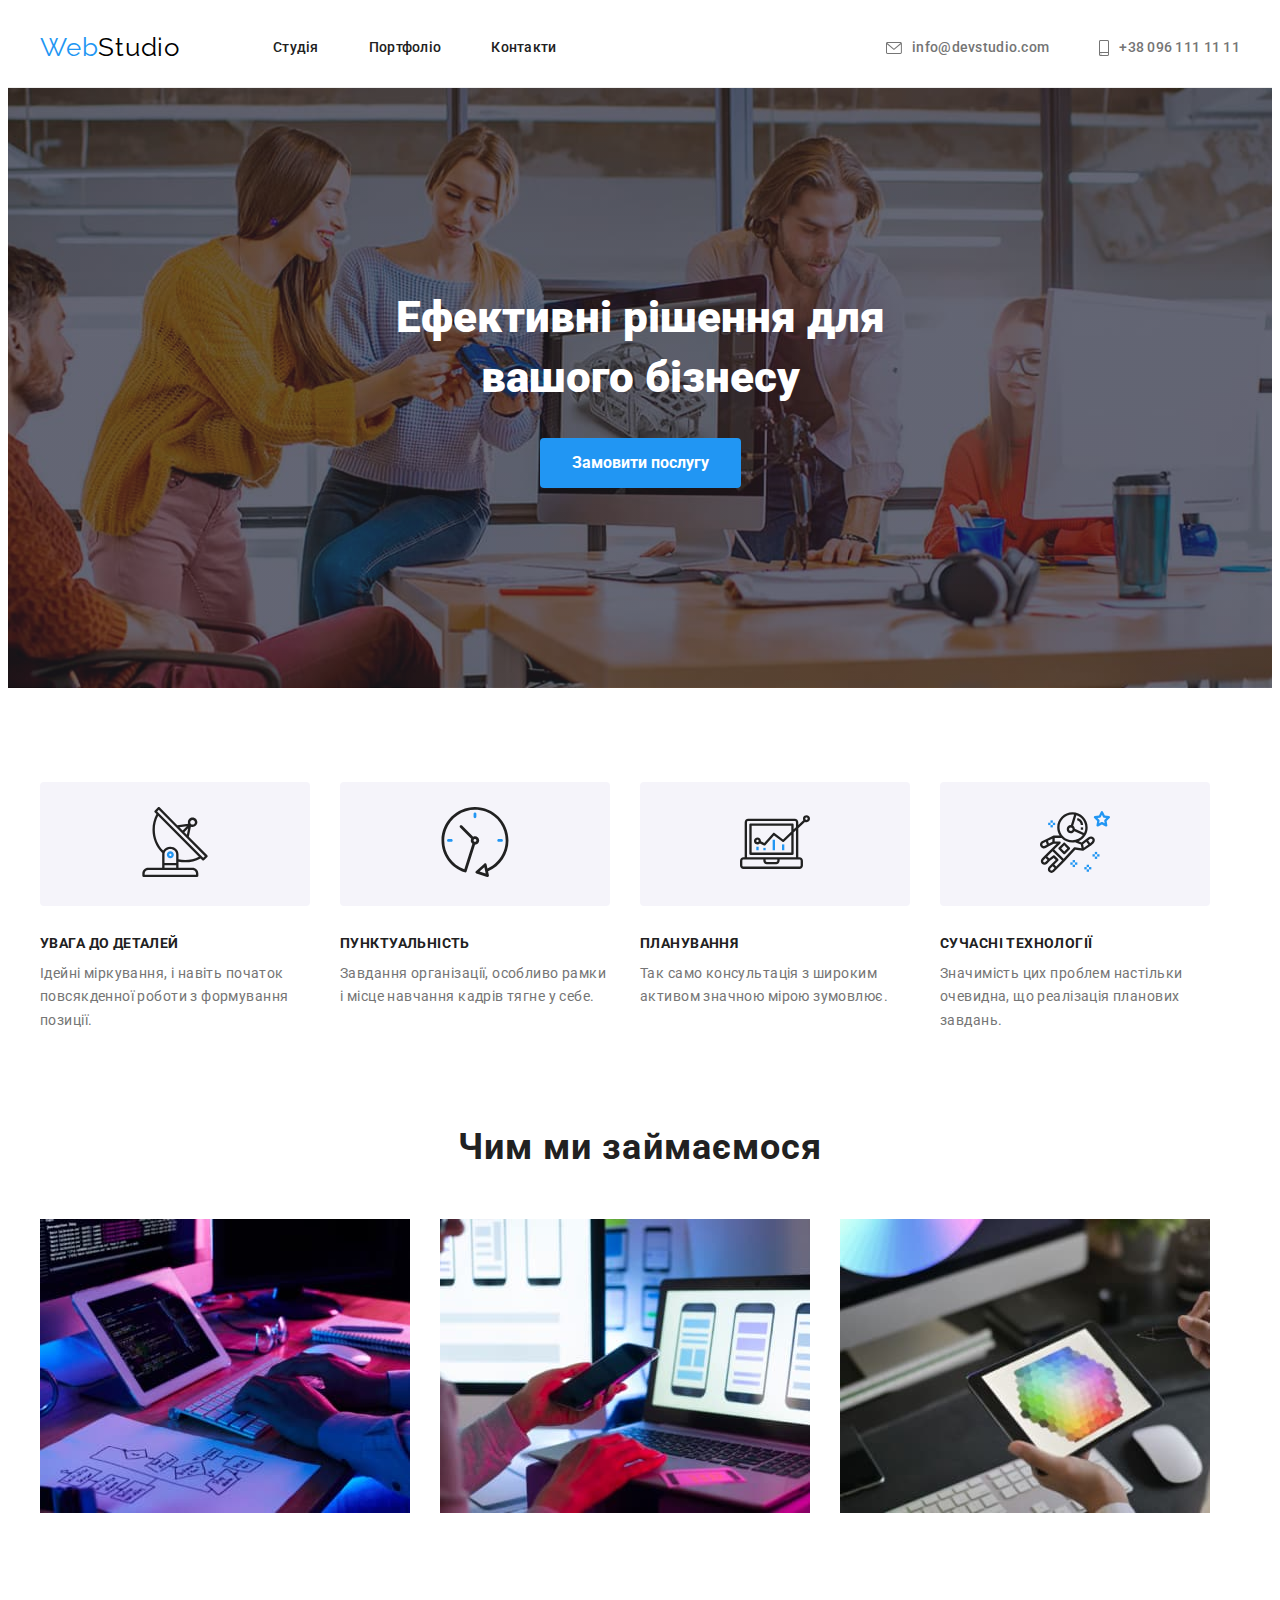
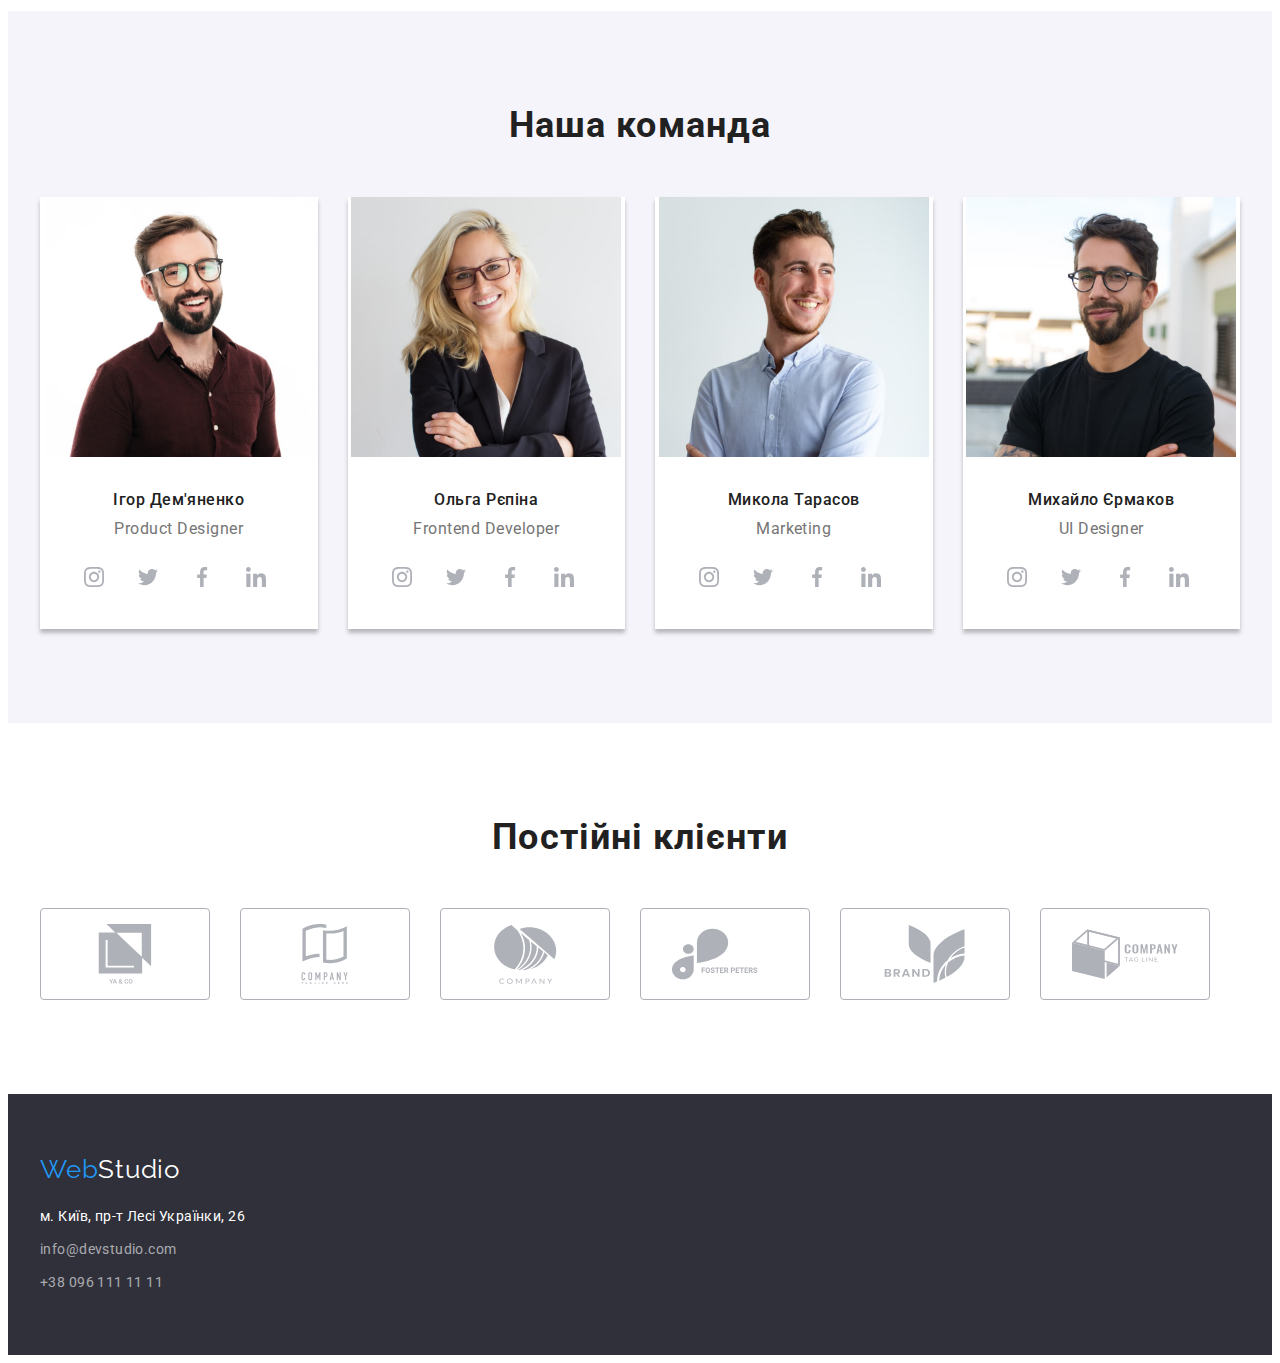
==== commit edf44e53: "add" ====
--- a/index.html
+++ b/index.html
@@ -51,12 +51,16 @@
               <a
                 class="header-link link active-link"
                 href="mailto:info@devstudio.com"
-                >info@devstudio.com</a
+                ><svg class="header-icon-mail icon" width="16" height="12">
+                  <use href="./images/icons.svg#icon-mail"></use></svg
+                ><span>info@devstudio.com</span></a
               >
             </li>
             <li class="header-list-item">
               <a class="header-link link active-link" href="tel:+380961111111"
-                >+38 096 111 11 11</a
+                ><svg class="header-icon-tel icon" width="10" height="16">
+                  <use href="./images/icons.svg#icon-tel"></use></svg
+                ><span>+38 096 111 11 11</span></a
               >
             </li>
           </ul>
@@ -321,7 +325,7 @@
       <!-- Постійні клієнти -->
       <section class="customers section">
         <div class="container">
-          <h2 class="customers-title">Наша команда</h2>
+          <h2 class="customers-title">Постійні клієнти</h2>
           <ul class="customers-list list">
             <li class="customers-item">
               <a href="" class="customers-link link"
--- a/css/styles.css
+++ b/css/styles.css
@@ -80,19 +80,21 @@
 }
 
 .header-link {
-  display: block;
+  display: flex;
+  align-items: center;
   padding: 32px 0 31px;
   color: var(--link-color);
+  fill: var(--link-color);
+}
+
+.icon {
+  margin-right: 10px;
 }
 .active-link:hover,
 .active-link:focus {
   color: var(--active-color);
-}
-.header-link::before {
-  content: "";
-  width: 16px;
-  height: 12px;
-  }
+  fill: var(--active-color);
+}
 
 .hero {
   padding-top: 200px;
@@ -145,20 +147,18 @@
   display: flex;
 }
 .benefits-icon-list {
-display: flex;
+  display: flex;
 }
 .benefits-icon-item {
-padding: 25px 100px;
-background-color:var(--team-background-color);
-border-radius: 4px;
-margin-right: 30px;
-margin-bottom: 30px;
-
-}
-.benefits-icon-item:last-child{
+  padding: 25px 100px;
+  background-color: var(--team-background-color);
+  border-radius: 4px;
+  margin-right: 30px;
+  margin-bottom: 30px;
+}
+.benefits-icon-item:last-child {
   margin-right: 0;
 }
-
 
 .benefits-list li:not(:first-child) {
   margin-left: 30px;
@@ -239,7 +239,6 @@
 }
 .cocial-icons {
   display: flex;
-  
 }
 .cocial-item {
   width: 44px;
@@ -264,7 +263,7 @@
 .cocial-link:hover {
   fill: var(--white-color);
 }
-    /* Постійні клієнти */
+/* Постійні клієнти */
 
 .customers-title {
   text-align: center;
@@ -273,7 +272,7 @@
   line-height: 1.16;
   letter-spacing: 0.03em;
   color: var(--main-color);
-}  
+}
 .customers-item {
   margin-right: 30px;
 }
@@ -284,14 +283,14 @@
   display: flex;
   fill: #afb1b8;
   padding: 15px 31px;
-  border: 1px solid #AFB1B8;
+  border: 1px solid #afb1b8;
   border-radius: 4px;
-} 
+}
 .customers-list {
   display: flex;
 }
 
-.customers-link:hover{
+.customers-link:hover {
   border-color: var(--active-color);
   fill: var(--active-color);
 }
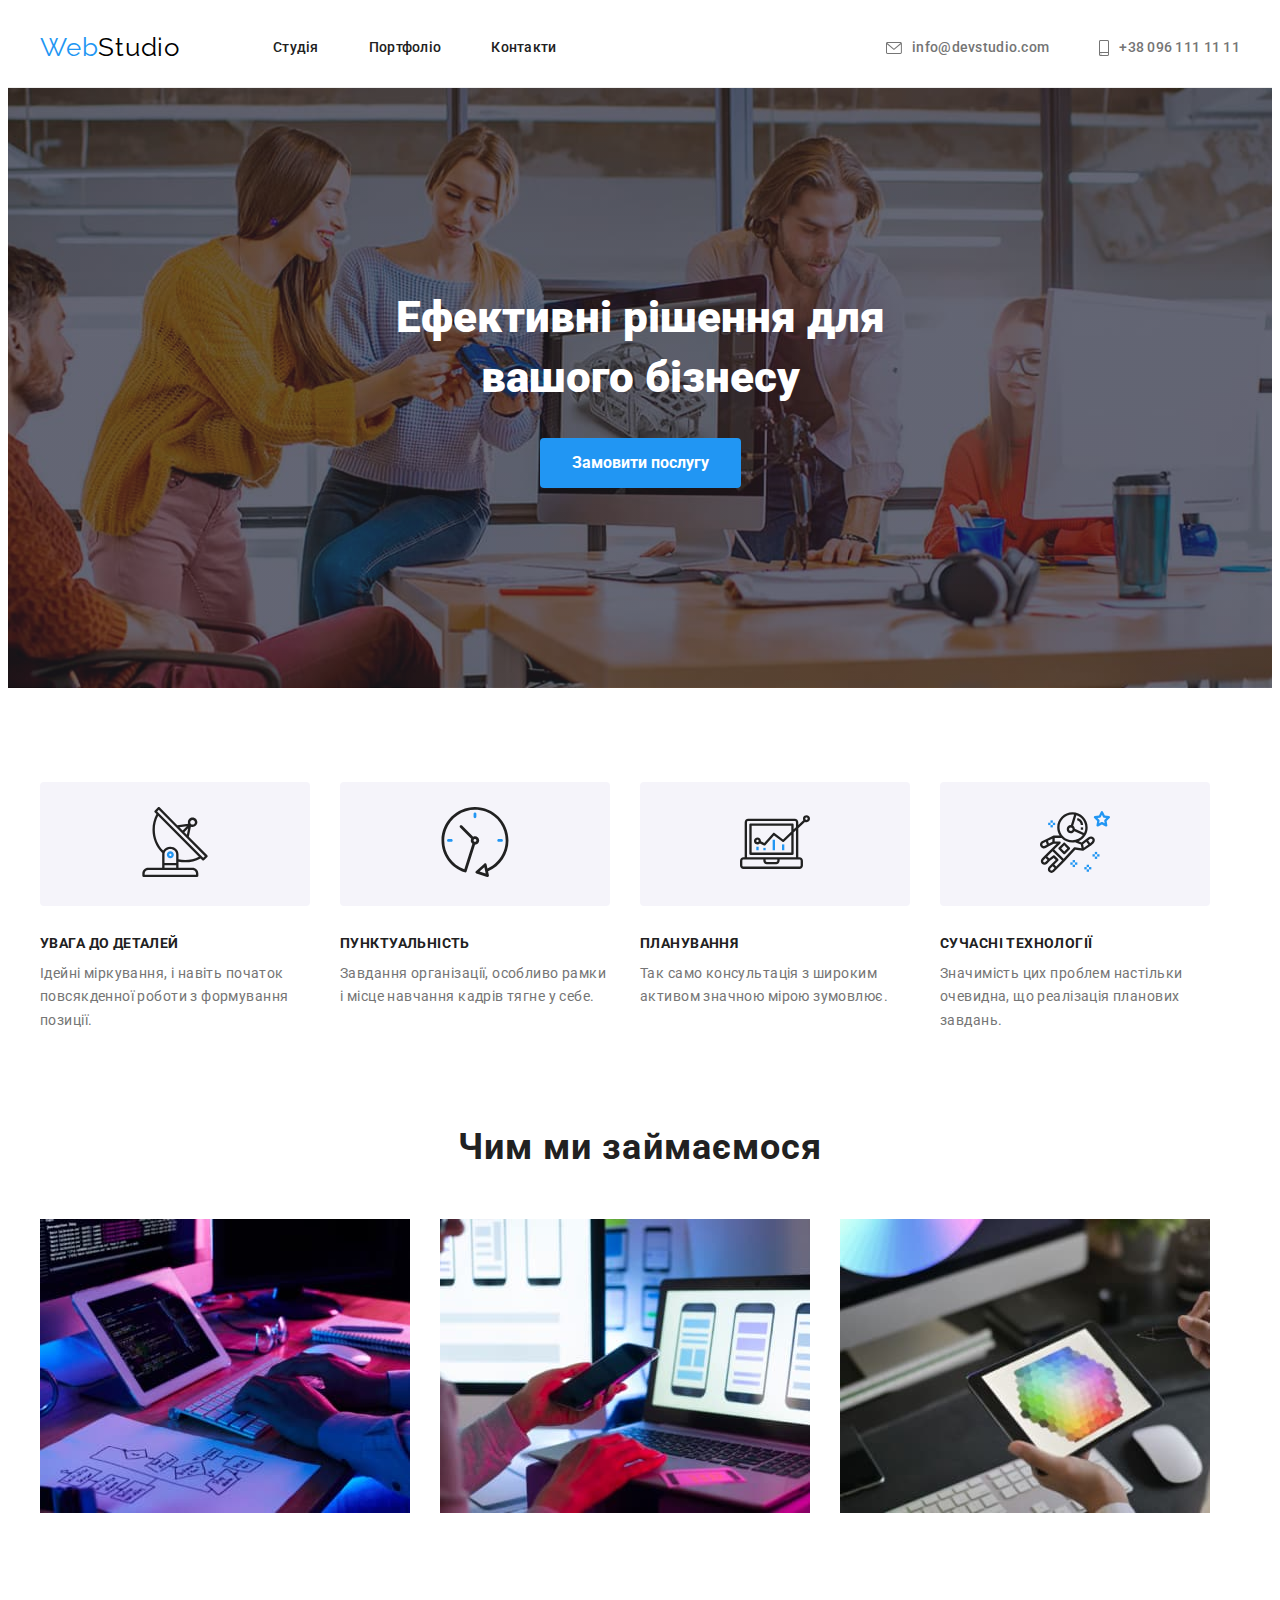
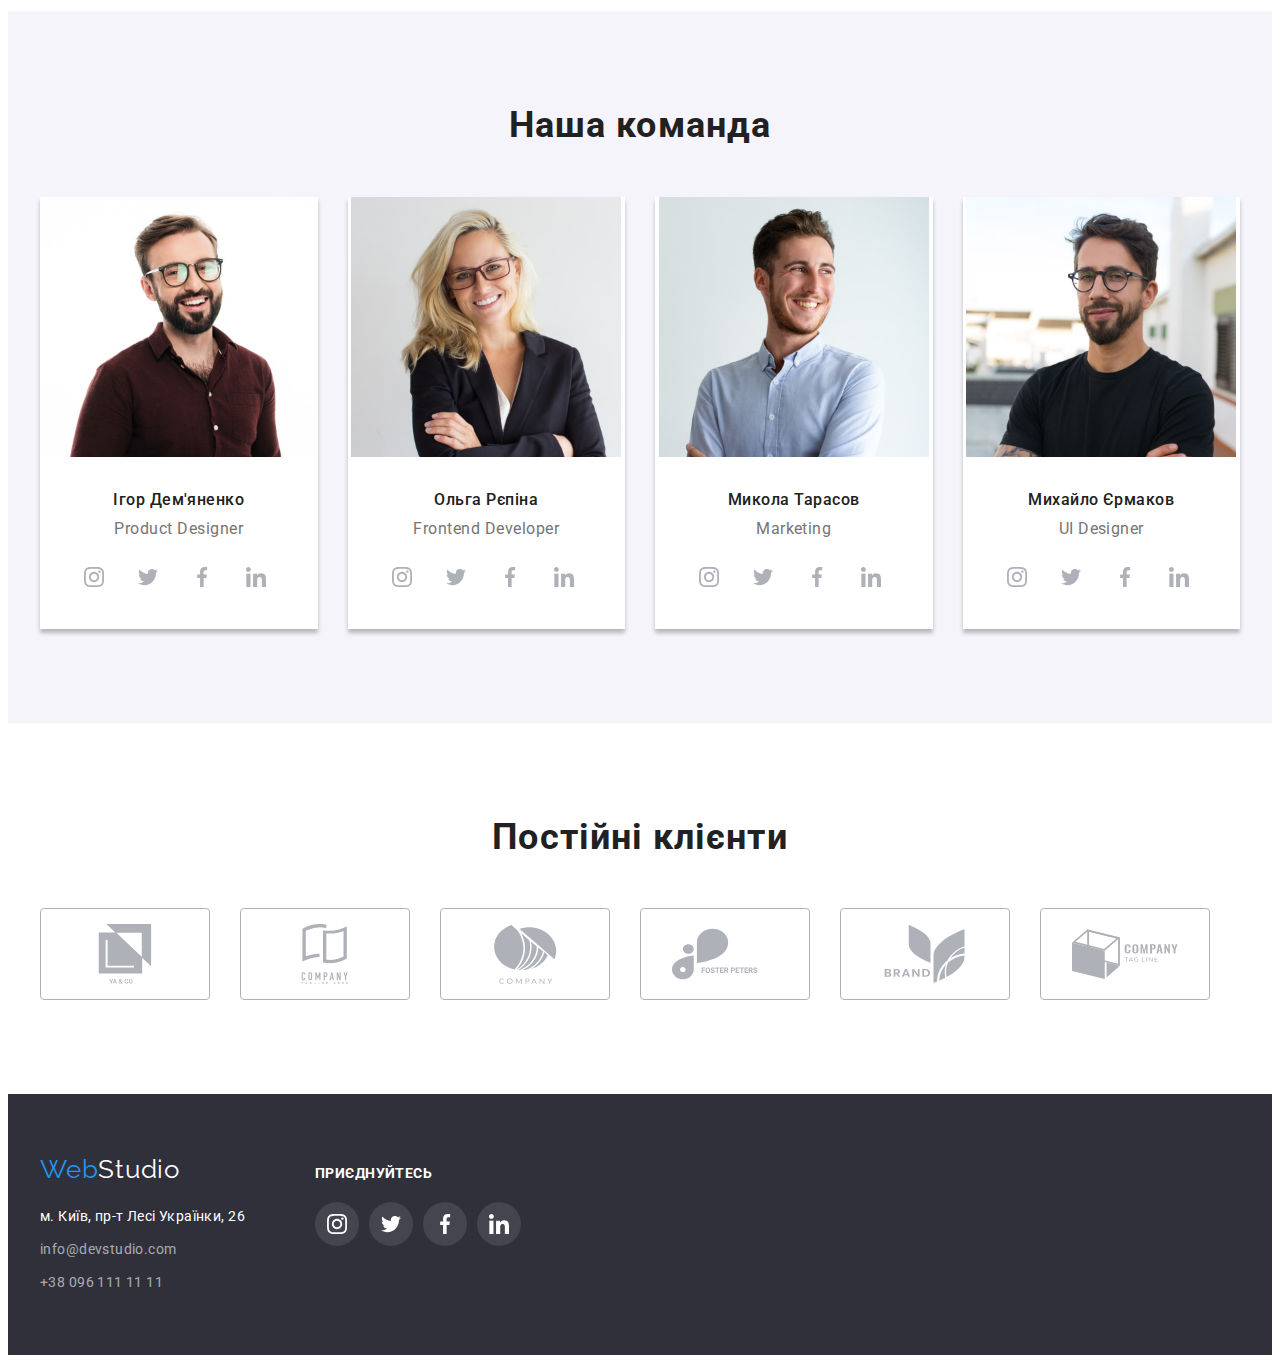
==== commit e8706088: "add" ====
--- a/index.html
+++ b/index.html
@@ -369,36 +369,71 @@
     </main>
     <footer class="footer">
       <div class="container">
-        <a href="" class="footer-logo"
-          ><span class="front-logo">Web</span>Studio</a
-        >
-        <address class="address">
-          <ul class="footer-list list">
-            <li class="address-item">
-              <a
-                class="address-map-link link active-link"
-                href="https://goo.gl/maps/F1iqAHA5WDpbXQDT6"
-                target="_blank"
-                rel="noopener noreferrer nofollow"
-                >м. Київ, пр-т Лесі Українки, 26</a
-              >
-            </li>
-            <li class="address-item">
-              <a
-                class="address-mail-link link active-link"
-                href="mailto:info@devstudio.com"
-                >info@devstudio.com</a
-              >
-            </li>
-            <li class="address-item">
-              <a
-                class="address-tel-link link active-link"
-                href="tel:+380961111111"
-                >+38 096 111 11 11</a
-              >
-            </li>
-          </ul>
-        </address>
+        <div class="footer-address">
+          <a href="" class="footer-logo"
+            ><span class="front-logo">Web</span>Studio</a
+          >
+          <address class="address">
+            <ul class="footer-list list">
+              <li class="address-item">
+                <a
+                  class="address-map-link link active-link"
+                  href="https://goo.gl/maps/F1iqAHA5WDpbXQDT6"
+                  target="_blank"
+                  rel="noopener noreferrer nofollow"
+                  >м. Київ, пр-т Лесі Українки, 26</a
+                >
+              </li>
+              <li class="address-item">
+                <a
+                  class="address-mail-link link active-link"
+                  href="mailto:info@devstudio.com"
+                  >info@devstudio.com</a
+                >
+              </li>
+              <li class="address-item">
+                <a
+                  class="address-tel-link link active-link"
+                  href="tel:+380961111111"
+                  >+38 096 111 11 11</a
+                >
+              </li>
+            </ul>
+          </address>
+        </div>
+        <div class="footer-cocial-icons">
+          <h3 class="footer-title">приєднуйтесь</h3>
+          <ul class="cocial-icons list">
+            <li class="cocial-item footer-cocial-item">
+              <a href="" class="cocial-link link footer-cocial-link">
+                <svg class="cocial-icon" width="20" height="20">
+                  <use href="./images/icons.svg#icon-instagram"></use>
+                </svg>
+              </a>
+            </li>
+            <li class="cocial-item footer-cocial-item">
+              <a href="" class="cocial-link link footer-cocial-link"
+                ><svg class="cocial-icon" width="20" height="20">
+                  <use href="./images/icons.svg#icon-twitter"></use>
+                </svg>
+              </a>
+            </li>
+            <li class="cocial-item footer-cocial-item">
+              <a href="" class="cocial-link link footer-cocial-link"
+                ><svg class="cocial-icon" width="20" height="20">
+                  <use href="./images/icons.svg#icon-facebook"></use>
+                </svg>
+              </a>
+            </li>
+            <li class="cocial-item footer-cocial-item">
+              <a href="" class="cocial-link link footer-cocial-link"
+                ><svg class="cocial-icon" width="20" height="20">
+                  <use href="./images/icons.svg#icon-linkedin"></use>
+                </svg>
+              </a>
+            </li>
+          </ul>
+        </div>
       </div>
     </footer>
   </body>
--- a/css/styles.css
+++ b/css/styles.css
@@ -246,7 +246,7 @@
   margin-right: 10px;
   border-radius: 50%;
 }
-.team-item .cocial-item:last-child {
+.cocial-item:last-child {
   margin-right: 0;
 }
 .cocial-link {
@@ -330,6 +330,29 @@
   display: inline-block;
   color: inherit;
 }
+.footer .container {
+  display: flex;
+}
+.footer-title {
+  margin-bottom: 20px;
+  font-size: 14px;
+  line-height: 1.14;
+  letter-spacing: 0.03em;
+  text-transform: uppercase;
+  color: var(--white-color);
+}
+.footer-cocial-item {
+  background-color:rgba(255, 255, 255, 0.1) ;
+}
+.footer-cocial-link {
+  fill: var(--white-color);
+}
+.footer-cocial-icons {
+  margin-left: 70px;
+  padding-top: 12px;
+  
+}
+
 /* Сторінка Портфоліо */
 
 .visually-hidden {
